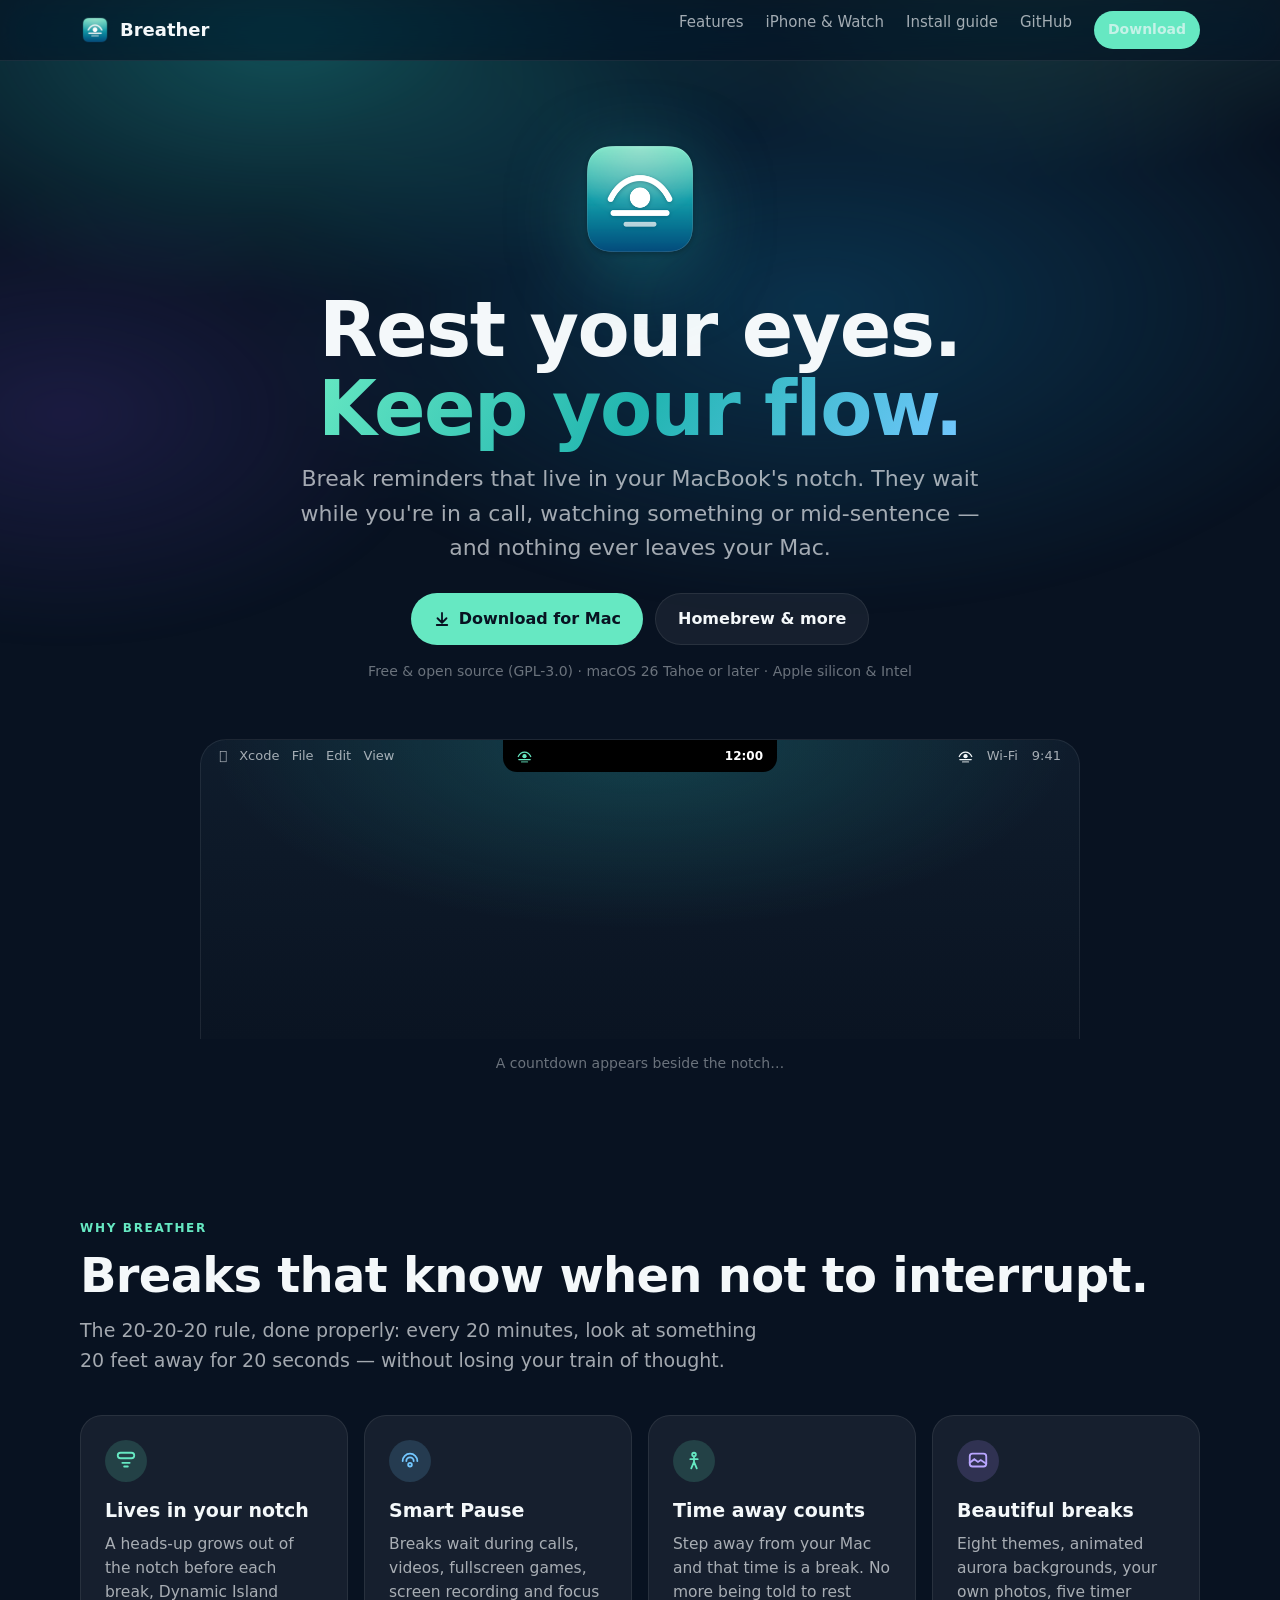
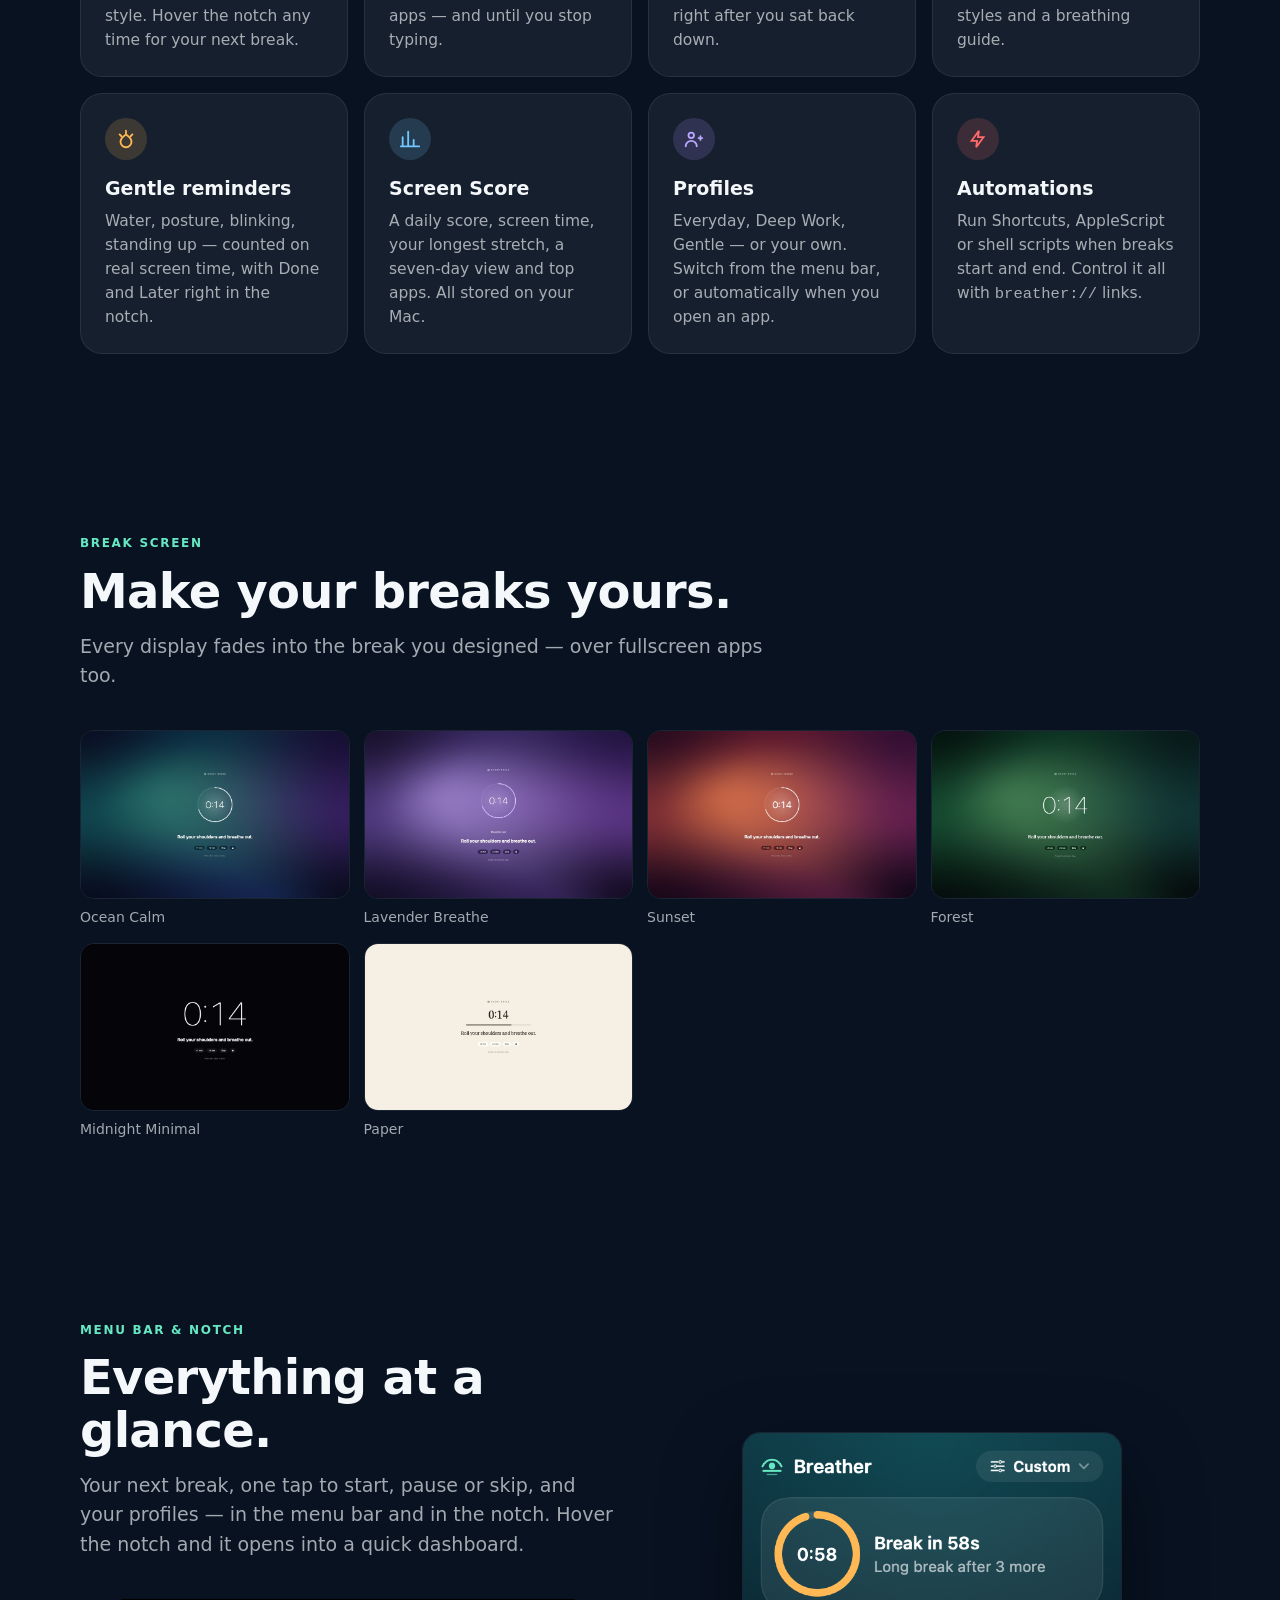
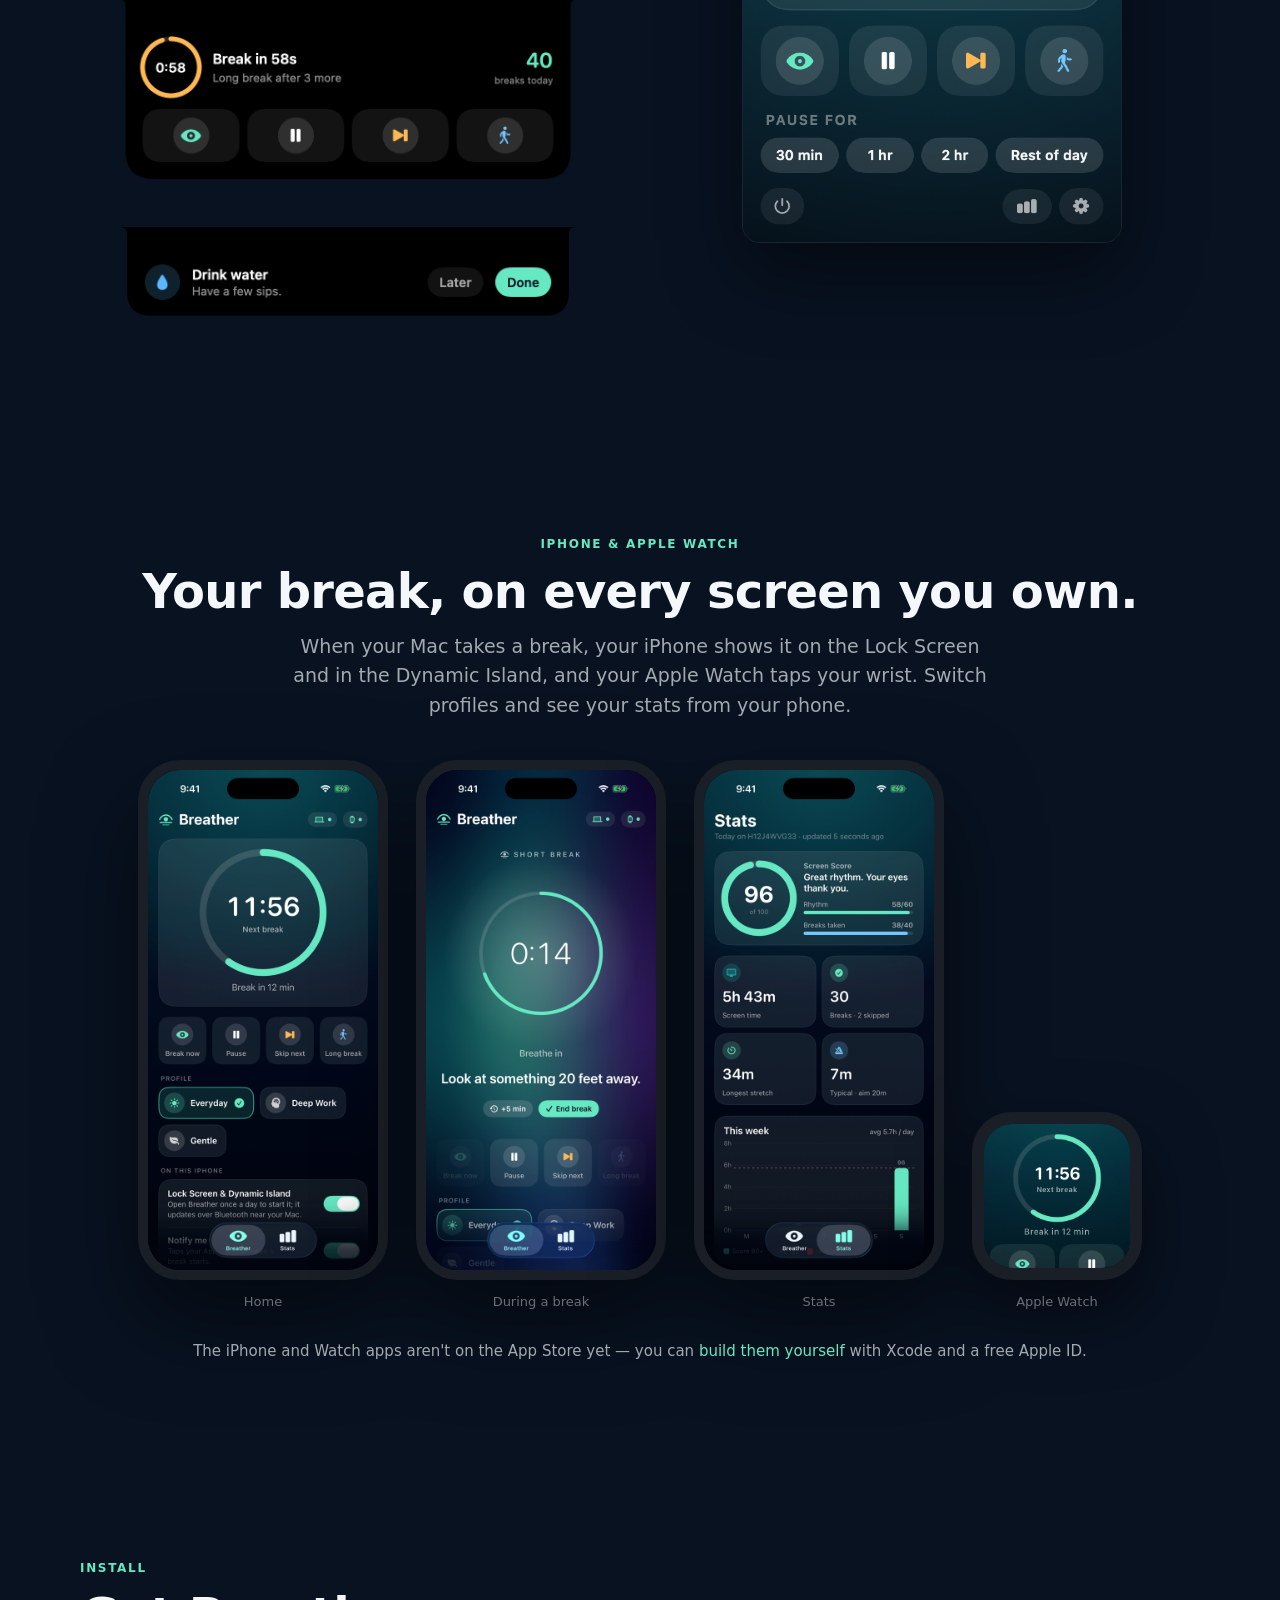
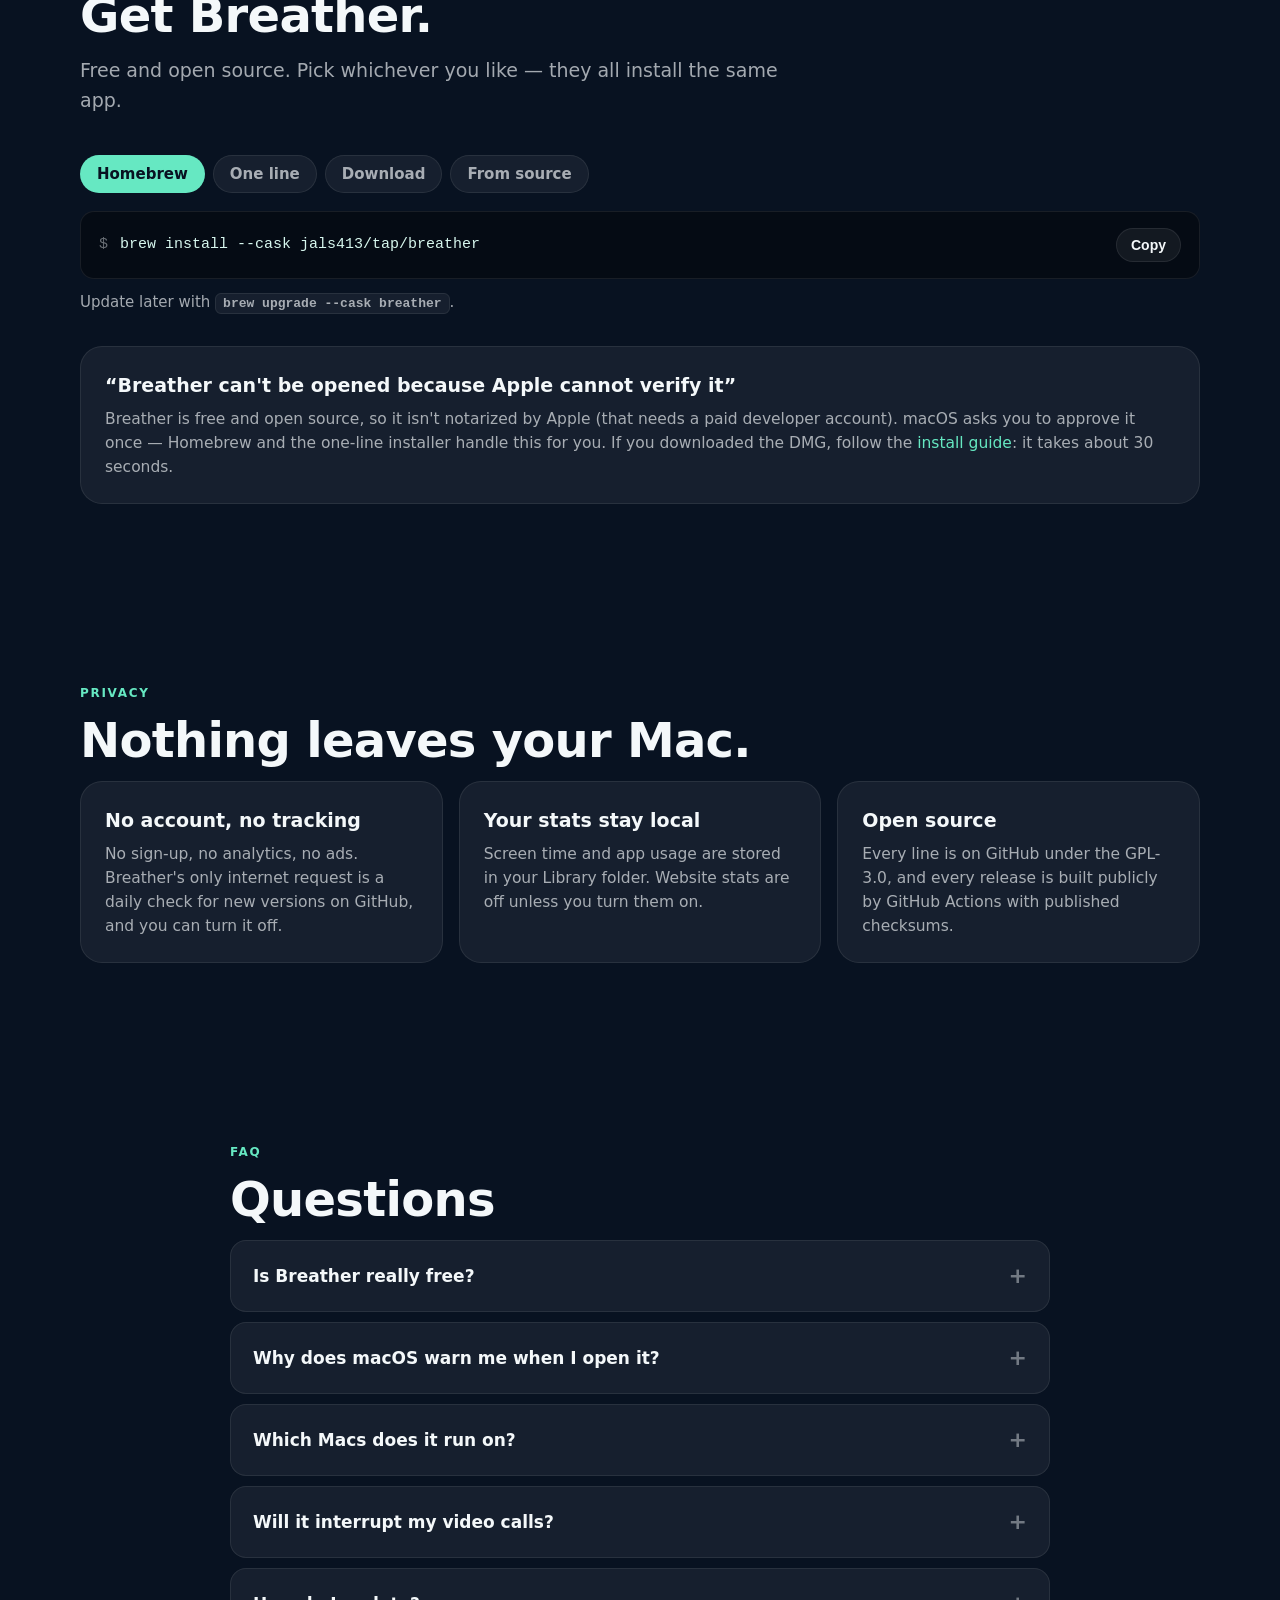
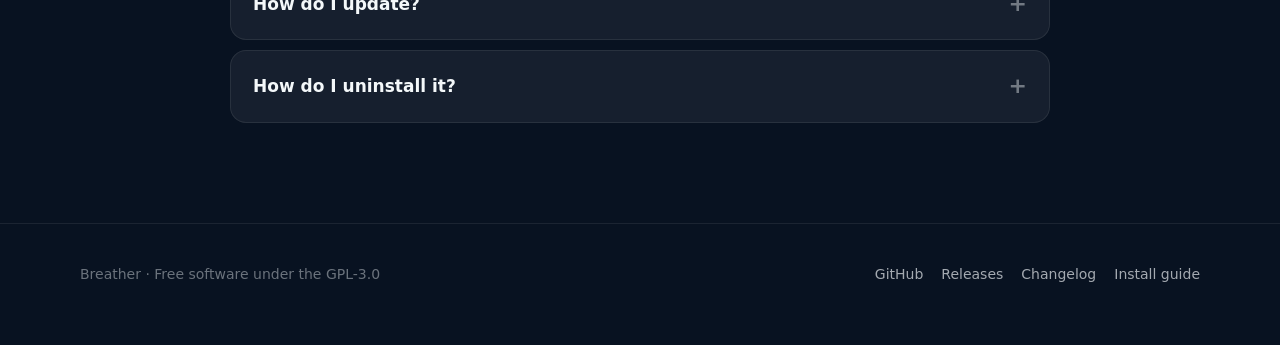
==== website/index.html @ 90437e27 "Ship: GPL-3.0, public README, release pipeline, Homebrew tap, installer, website, update check - scr" ====
<!doctype html>
<html lang="en">
<head>
  <meta charset="utf-8">
  <meta name="viewport" content="width=device-width, initial-scale=1">
  <title>Breather — Break reminders that live in your notch</title>
  <meta name="description" content="Free, open-source break reminders for macOS. A heads-up grows out of your MacBook's notch, breaks wait while you're in a call or mid-sentence, and nothing leaves your Mac.">
  <meta property="og:title" content="Breather — Rest your eyes. Keep your flow.">
  <meta property="og:description" content="Free, open-source break reminders that live in your MacBook's notch.">
  <meta property="og:image" content="https://jals413.github.io/breather/assets/img/icon-1024.png">
  <meta name="theme-color" content="#081221">
  <link rel="icon" href="assets/img/favicon.png">
  <link rel="stylesheet" href="assets/style.css">
</head>
<body>
  <div class="aurora" aria-hidden="true"></div>

  <nav class="top">
    <div class="wrap">
      <a class="brand" href="#"><img src="assets/img/icon-256.png" alt="">Breather</a>
      <div class="links">
        <a href="#features">Features</a>
        <a href="#iphone">iPhone &amp; Watch</a>
        <a href="install.html">Install guide</a>
        <a href="https://github.com/jals413/breather">GitHub</a>
        <a class="btn btn-primary btn-small cta" href="#install">Download</a>
      </div>
    </div>
  </nav>

  <header class="hero">
    <div class="wrap">
      <img class="icon" src="assets/img/icon-256.png" alt="Breather icon">
      <h1>Rest your eyes.<br><span>Keep your flow.</span></h1>
      <p class="lead">Break reminders that live in your MacBook's notch. They wait while you're in a call, watching something or mid-sentence — and nothing ever leaves your Mac.</p>
      <div class="actions">
        <a class="btn btn-primary" href="https://github.com/jals413/breather/releases/latest/download/Breather.dmg">
          <svg width="18" height="18" viewBox="0 0 24 24" fill="none" stroke="currentColor" stroke-width="2.4" stroke-linecap="round" stroke-linejoin="round"><path d="M12 4v12M6 11l6 6 6-6M5 20h14"/></svg>
          Download for Mac
        </a>
        <a class="btn btn-glass" href="#install">Homebrew &amp; more</a>
      </div>
      <p class="meta">Free &amp; open source (GPL-3.0) · macOS 26 Tahoe or later · Apple silicon &amp; Intel</p>

      <div class="stage" aria-label="Animated preview of Breather in the MacBook notch">
        <div class="screen-top">
          <div class="menubar">
            <span>&#63743;<span class="menus">&nbsp;&nbsp; Xcode&nbsp;&nbsp; File&nbsp;&nbsp; Edit&nbsp;&nbsp; View</span></span>
            <span class="right"><span class="eye" style="display:flex;align-items:center;gap:5px"><svg viewBox="0 0 24 24" width="15" height="15" fill="none" stroke="currentColor" stroke-width="2" stroke-linecap="round"><path d="M2 12C6.5 2.4 17.5 2.4 22 12"/><circle cx="12" cy="11.5" r="3.4" fill="currentColor" stroke="none"/><path d="M2.9 16.8H21.1"/><path d="M7.2 20.6H16.8" opacity=".7"/></svg></span><span>Wi‑Fi</span><span>9:41</span></span>
          </div>
          <div class="island" id="island" data-state="resting">
            <div class="ears"><span style="color:var(--mint);display:flex"><svg viewBox="0 0 24 24" width="15" height="15" fill="none" stroke="currentColor" stroke-width="2" stroke-linecap="round"><path d="M2 12C6.5 2.4 17.5 2.4 22 12"/><circle cx="12" cy="11.5" r="3.4" fill="currentColor" stroke="none"/><path d="M2.9 16.8H21.1"/><path d="M7.2 20.6H16.8" opacity=".7"/></svg></span><span id="ears-time">12:00</span></div>
            <div class="row headsup">
              <div class="badge" style="background:rgba(255,184,84,.2);color:var(--amber)"><svg viewBox="0 0 24 24" width="20" height="20" fill="none" stroke="currentColor" stroke-width="2" stroke-linecap="round"><path d="M2 12C6.5 2.4 17.5 2.4 22 12"/><circle cx="12" cy="11.5" r="3.4" fill="currentColor" stroke="none"/><path d="M2.9 16.8H21.1"/><path d="M7.2 20.6H16.8" opacity=".7"/></svg></div>
              <div><div class="title">Eye break soon</div><div class="sub">20 seconds · waits for a pause</div></div>
              <div class="time" style="color:var(--amber)" id="hu-time">0:58</div>
            </div>
            <div class="pills"><span class="pill primary">Start now</span><span class="pill">+1 min</span><span class="pill">+5 min</span><span class="pill subtle">Skip</span></div>
            <div class="row countdown">
              <div class="badge" style="background:rgba(255,184,84,.2);color:var(--amber)"><svg viewBox="0 0 24 24" width="20" height="20" fill="none" stroke="currentColor" stroke-width="2" stroke-linecap="round"><path d="M2 12C6.5 2.4 17.5 2.4 22 12"/><circle cx="12" cy="11.5" r="3.4" fill="currentColor" stroke="none"/><path d="M2.9 16.8H21.1"/><path d="M7.2 20.6H16.8" opacity=".7"/></svg></div>
              <div><div class="title">Look away</div><div class="sub">Short break</div></div>
              <div class="time" style="color:var(--amber)" id="cd-time">5</div>
            </div>
            <div class="row toast">
              <div class="badge" style="background:rgba(102,232,194,.18);color:var(--mint)"><svg viewBox="0 0 24 24" width="20" height="20" fill="none" stroke="currentColor" stroke-width="2" stroke-linecap="round" stroke-linejoin="round"><circle cx="13" cy="4" r="2"/><path d="M13 7l-2 6 3 3 1 5M11 13l-3 7M10 9l-3 3M13 8l3 3 3 1"/></svg></div>
              <div><div class="title">Welcome back</div><div class="sub">6 minutes away counted as a break</div></div>
              <span class="pill" style="margin-left:auto">Undo</span>
            </div>
          </div>
        </div>
        <p class="stage-caption" id="stage-caption">Quiet until a break is near.</p>
      </div>
    </div>
  </header>

  <section id="features">
    <div class="wrap">
      <div class="eyebrow">Why Breather</div>
      <h2>Breaks that know when not to interrupt.</h2>
      <p class="section-lead">The 20-20-20 rule, done properly: every 20 minutes, look at something 20 feet away for 20 seconds — without losing your train of thought.</p>
      <div class="grid">
        <div class="card"><div class="ico t-mint"><svg viewBox="0 0 24 24" fill="none" stroke="currentColor" stroke-width="2" stroke-linecap="round"><rect x="3" y="3" width="18" height="6" rx="3"/><path d="M8 14h8M10 18h4"/></svg></div><h3>Lives in your notch</h3><p>A heads-up grows out of the notch before each break, Dynamic Island style. Hover the notch any time for your next break.</p></div>
        <div class="card"><div class="ico t-sky"><svg viewBox="0 0 24 24" fill="none" stroke="currentColor" stroke-width="2" stroke-linecap="round"><path d="M4 12a8 8 0 0 1 16 0"/><path d="M8 12a4 4 0 0 1 8 0"/><circle cx="12" cy="16" r="2"/></svg></div><h3>Smart Pause</h3><p>Breaks wait during calls, videos, fullscreen games, screen recording and focus apps — and until you stop typing.</p></div>
        <div class="card"><div class="ico t-mint"><svg viewBox="0 0 24 24" fill="none" stroke="currentColor" stroke-width="2" stroke-linecap="round"><circle cx="12" cy="5" r="2"/><path d="M12 7v6l-3 7M12 13l3 7M8 10h8"/></svg></div><h3>Time away counts</h3><p>Step away from your Mac and that time is a break. No more being told to rest right after you sat back down.</p></div>
        <div class="card"><div class="ico t-violet"><svg viewBox="0 0 24 24" fill="none" stroke="currentColor" stroke-width="2" stroke-linecap="round"><rect x="3" y="4" width="18" height="14" rx="3"/><path d="M3 14l5-4 4 3 3-2 6 4"/></svg></div><h3>Beautiful breaks</h3><p>Eight themes, animated aurora backgrounds, your own photos, five timer styles and a breathing guide.</p></div>
        <div class="card"><div class="ico t-amber"><svg viewBox="0 0 24 24" fill="none" stroke="currentColor" stroke-width="2" stroke-linecap="round"><path d="M12 3v3M5 7l2 2M19 7l-2 2"/><path d="M12 21a6 6 0 0 0 6-6c0-4-6-8-6-8s-6 4-6 8a6 6 0 0 0 6 6z"/></svg></div><h3>Gentle reminders</h3><p>Water, posture, blinking, standing up — counted on real screen time, with Done and Later right in the notch.</p></div>
        <div class="card"><div class="ico t-sky"><svg viewBox="0 0 24 24" fill="none" stroke="currentColor" stroke-width="2" stroke-linecap="round"><path d="M4 20V10M10 20V4M16 20v-7M22 20H2"/></svg></div><h3>Screen Score</h3><p>A daily score, screen time, your longest stretch, a seven-day view and top apps. All stored on your Mac.</p></div>
        <div class="card"><div class="ico t-violet"><svg viewBox="0 0 24 24" fill="none" stroke="currentColor" stroke-width="2" stroke-linecap="round"><circle cx="9" cy="8" r="3"/><path d="M3 20a6 6 0 0 1 12 0M17 11h4M19 9v4"/></svg></div><h3>Profiles</h3><p>Everyday, Deep Work, Gentle — or your own. Switch from the menu bar, or automatically when you open an app.</p></div>
        <div class="card"><div class="ico t-coral"><svg viewBox="0 0 24 24" fill="none" stroke="currentColor" stroke-width="2" stroke-linecap="round"><path d="M13 3L5 14h6l-1 7 8-11h-6z"/></svg></div><h3>Automations</h3><p>Run Shortcuts, AppleScript or shell scripts when breaks start and end. Control it all with <code>breather://</code> links.</p></div>
      </div>
    </div>
  </section>

  <section>
    <div class="wrap">
      <div class="eyebrow">Break screen</div>
      <h2>Make your breaks yours.</h2>
      <p class="section-lead">Every display fades into the break you designed — over fullscreen apps too.</p>
      <div class="themes">
        <figure><img src="assets/img/theme-ocean-calm.jpg" alt="Ocean Calm theme" loading="lazy"><figcaption>Ocean Calm</figcaption></figure>
        <figure><img src="assets/img/theme-lavender-breathe.jpg" alt="Lavender Breathe theme" loading="lazy"><figcaption>Lavender Breathe</figcaption></figure>
        <figure><img src="assets/img/theme-sunset.jpg" alt="Sunset theme" loading="lazy"><figcaption>Sunset</figcaption></figure>
        <figure><img src="assets/img/theme-forest.jpg" alt="Forest theme" loading="lazy"><figcaption>Forest</figcaption></figure>
        <figure><img src="assets/img/theme-midnight-minimal.jpg" alt="Midnight Minimal theme" loading="lazy"><figcaption>Midnight Minimal</figcaption></figure>
        <figure><img src="assets/img/theme-paper.jpg" alt="Paper theme" loading="lazy"><figcaption>Paper</figcaption></figure>
      </div>
    </div>
  </section>

  <section>
    <div class="wrap split">
      <div>
        <div class="eyebrow">Menu bar &amp; notch</div>
        <h2>Everything at a glance.</h2>
        <p class="section-lead">Your next break, one tap to start, pause or skip, and your profiles — in the menu bar and in the notch. Hover the notch and it opens into a quick dashboard.</p>
        <div class="island-shots">
          <img src="assets/img/island-expanded.png" alt="Notch dashboard" loading="lazy">
          <img src="assets/img/island-reminder.png" alt="Drink water reminder in the notch" loading="lazy">
        </div>
      </div>
      <div class="center"><img class="shot" src="assets/img/popover.png" alt="Breather menu bar popover" style="max-width:380px;margin:0 auto" loading="lazy"></div>
    </div>
  </section>

  <section id="iphone">
    <div class="wrap center">
      <div class="eyebrow">iPhone &amp; Apple Watch</div>
      <h2>Your break, on every screen you own.</h2>
      <p class="section-lead">When your Mac takes a break, your iPhone shows it on the Lock Screen and in the Dynamic Island, and your Apple Watch taps your wrist. Switch profiles and see your stats from your phone.</p>
      <div class="devices">
        <div><img class="phone" src="assets/img/phone-home.png" alt="Breather on iPhone" loading="lazy"><div class="device-label">Home</div></div>
        <div><img class="phone" src="assets/img/phone-break.png" alt="A break on iPhone" loading="lazy"><div class="device-label">During a break</div></div>
        <div><img class="phone" src="assets/img/phone-stats.png" alt="Stats on iPhone" loading="lazy"><div class="device-label">Stats</div></div>
        <div><img class="watch" src="assets/img/watch-home.png" alt="Breather on Apple Watch" loading="lazy"><div class="device-label">Apple Watch</div></div>
      </div>
      <p class="note" style="margin-top:28px">The iPhone and Watch apps aren't on the App Store yet — you can <a href="https://github.com/jals413/breather#iphone--apple-watch">build them yourself</a> with Xcode and a free Apple ID.</p>
    </div>
  </section>

  <section id="install">
    <div class="wrap">
      <div class="eyebrow">Install</div>
      <h2>Get Breather.</h2>
      <p class="section-lead">Free and open source. Pick whichever you like — they all install the same app.</p>

      <div class="install-tabs" role="tablist">
        <button class="tab" role="tab" aria-selected="true" data-panel="brew">Homebrew</button>
        <button class="tab" role="tab" aria-selected="false" data-panel="curl">One line</button>
        <button class="tab" role="tab" aria-selected="false" data-panel="dmg">Download</button>
        <button class="tab" role="tab" aria-selected="false" data-panel="source">From source</button>
      </div>

      <div class="panel active" id="brew">
        <div class="code"><span class="prompt">$</span><code>brew install --cask jals413/tap/breather</code><button class="btn btn-glass btn-small copy">Copy</button></div>
        <p class="note">Update later with <kbd>brew upgrade --cask breather</kbd>.</p>
      </div>
      <div class="panel" id="curl">
        <div class="code"><span class="prompt">$</span><code>curl -fsSL https://jals413.github.io/breather/install.sh | bash</code><button class="btn btn-glass btn-small copy">Copy</button></div>
        <p class="note">Downloads the latest release from GitHub, checks its SHA-256, installs it to Applications and opens it. <a href="install.sh">Read the script</a> first if you like.</p>
      </div>
      <div class="panel" id="dmg">
        <a class="btn btn-primary" href="https://github.com/jals413/breather/releases/latest/download/Breather.dmg">Download Breather.dmg</a>
        <p class="note">Open it and drag Breather to Applications. The first time you open it, macOS asks you to approve it — <a href="install.html">here's how (30 seconds)</a>.</p>
      </div>
      <div class="panel" id="source">
        <div class="code"><span class="prompt">$</span><code>git clone https://github.com/jals413/breather.git &amp;&amp; cd breather &amp;&amp; scripts/build.sh --install --run</code><button class="btn btn-glass btn-small copy">Copy</button></div>
        <p class="note">Needs Xcode 26 or later. See the <a href="https://github.com/jals413/breather#build-from-source">README</a> for the iPhone and Watch apps.</p>
      </div>

      <div class="card" style="margin-top:32px">
        <h3 style="margin-top:0">“Breather can't be opened because Apple cannot verify it”</h3>
        <p>Breather is free and open source, so it isn't notarized by Apple (that needs a paid developer account). macOS asks you to approve it once — Homebrew and the one-line installer handle this for you. If you downloaded the DMG, follow the <a href="install.html">install guide</a>: it takes about 30 seconds.</p>
      </div>
    </div>
  </section>

  <section>
    <div class="wrap">
      <div class="eyebrow">Privacy</div>
      <h2>Nothing leaves your Mac.</h2>
      <div class="grid">
        <div class="card"><h3 style="margin-top:0">No account, no tracking</h3><p>No sign-up, no analytics, no ads. Breather's only internet request is a daily check for new versions on GitHub, and you can turn it off.</p></div>
        <div class="card"><h3 style="margin-top:0">Your stats stay local</h3><p>Screen time and app usage are stored in your Library folder. Website stats are off unless you turn them on.</p></div>
        <div class="card"><h3 style="margin-top:0">Open source</h3><p>Every line is on GitHub under the GPL-3.0, and every release is built publicly by GitHub Actions with published checksums.</p></div>
      </div>
    </div>
  </section>

  <section>
    <div class="wrap" style="max-width:820px">
      <div class="eyebrow">FAQ</div>
      <h2>Questions</h2>
      <details><summary>Is Breather really free?</summary><p>Yes — free and open source under the GNU GPL v3.0. No trials, no subscriptions.</p></details>
      <details><summary>Why does macOS warn me when I open it?</summary><p>Apple only “notarizes” apps from developers with a paid membership. Breather isn't notarized yet, so macOS asks you to confirm once. The <a href="install.html">install guide</a> shows exactly where to click; Homebrew and the one-line installer do it for you.</p></details>
      <details><summary>Which Macs does it run on?</summary><p>Any Mac running macOS 26 Tahoe or later, including macOS 27 — Apple silicon and Intel. The notch features show as a floating pill on Macs and displays without a notch.</p></details>
      <details><summary>Will it interrupt my video calls?</summary><p>No. Breather waits while any app is using your microphone or camera, while video is playing, while you're screen-recording, and until you pause typing.</p></details>
      <details><summary>How do I update?</summary><p>Breather tells you in the notch when a new version is out. With Homebrew: <kbd>brew upgrade --cask breather</kbd>. Otherwise download the new DMG or run the one-line installer again.</p></details>
      <details><summary>How do I uninstall it?</summary><p>Quit Breather from the menu bar and move it to the Bin. To remove its data too, delete <kbd>~/Library/Application Support/Breather</kbd>. With Homebrew: <kbd>brew uninstall --zap --cask breather</kbd>.</p></details>
    </div>
  </section>

  <footer>
    <div class="wrap">
      <span>Breather · Free software under the GPL-3.0</span>
      <div class="links">
        <a href="https://github.com/jals413/breather">GitHub</a>
        <a href="https://github.com/jals413/breather/releases">Releases</a>
        <a href="https://github.com/jals413/breather/blob/main/CHANGELOG.md">Changelog</a>
        <a href="install.html">Install guide</a>
      </div>
    </div>
  </footer>

  <script src="assets/site.js"></script>
</body>
</html>
---- website/assets/style.css ----
/* Breather — website styles. Same palette and shapes as the apps. */
:root {
  --mint: #66e8c2;
  --teal: #21b5b0;
  --ocean: #0d618c;
  --night: #081221;
  --amber: #ffb854;
  --sky: #73c7ff;
  --alert: #ff6b6b;
  --text: #f4f8fa;
  --text-2: rgba(244, 248, 250, 0.66);
  --text-3: rgba(244, 248, 250, 0.42);
  --card: rgba(255, 255, 255, 0.06);
  --card-hover: rgba(255, 255, 255, 0.1);
  --stroke: rgba(255, 255, 255, 0.08);
  --radius: 22px;
  --font: -apple-system, BlinkMacSystemFont, "SF Pro Text", "Inter", system-ui, sans-serif;
  --font-round: ui-rounded, "SF Pro Rounded", -apple-system, system-ui, sans-serif;
  --font-mono: ui-monospace, "SF Mono", Menlo, monospace;
  color-scheme: dark;
}

* { box-sizing: border-box; }
html { scroll-behavior: smooth; }
@media (prefers-reduced-motion: reduce) { html { scroll-behavior: auto; } }

body {
  margin: 0;
  font: 17px/1.55 var(--font);
  color: var(--text);
  background: var(--night);
  -webkit-font-smoothing: antialiased;
  overflow-x: hidden;
}

/* The aurora glow behind the page, drawn with layered radial gradients. */
.aurora {
  position: fixed;
  inset: -20vh -20vw auto;
  height: 120vh;
  z-index: -1;
  background:
    radial-gradient(40% 35% at 30% 20%, rgba(33, 181, 176, 0.38), transparent 70%),
    radial-gradient(35% 30% at 72% 12%, rgba(102, 232, 194, 0.22), transparent 70%),
    radial-gradient(45% 40% at 60% 45%, rgba(13, 97, 140, 0.4), transparent 70%),
    radial-gradient(30% 30% at 18% 55%, rgba(82, 56, 160, 0.25), transparent 70%);
  filter: blur(10px);
  animation: drift 26s ease-in-out infinite alternate;
}
@keyframes drift {
  to { transform: translate3d(3vw, 2vh, 0) scale(1.06); }
}
@media (prefers-reduced-motion: reduce) { .aurora { animation: none; } }

a { color: var(--mint); text-decoration: none; }
a:hover { text-decoration: underline; }

.wrap { width: min(1120px, 100% - 40px); margin: 0 auto; }

/* Navigation */
nav.top {
  position: sticky;
  top: 0;
  z-index: 10;
  backdrop-filter: saturate(160%) blur(18px);
  -webkit-backdrop-filter: saturate(160%) blur(18px);
  background: rgba(8, 18, 33, 0.6);
  border-bottom: 1px solid var(--stroke);
}
nav.top .wrap { display: flex; align-items: center; gap: 24px; height: 60px; }
nav.top .brand { display: flex; align-items: center; gap: 10px; color: var(--text); font-weight: 650; font-size: 18px; }
nav.top .brand img { width: 30px; height: 30px; border-radius: 7px; }
nav.top .links { margin-left: auto; display: flex; gap: 22px; font-size: 15px; }
nav.top .links a { color: var(--text-2); }
nav.top .links a:hover { color: var(--text); text-decoration: none; }
@media (max-width: 640px) { nav.top .links a:not(.cta) { display: none; } }

/* Buttons */
.btn {
  display: inline-flex; align-items: center; justify-content: center; gap: 8px;
  padding: 13px 22px; border-radius: 999px; font-weight: 600; font-size: 16px;
  border: 0; cursor: pointer; transition: transform .15s ease, background .15s ease;
}
.btn:hover { text-decoration: none; transform: translateY(-1px) scale(1.02); }
.btn-primary { background: var(--mint); color: var(--night); }
.btn-primary:hover { background: #7ff0cf; }
.btn-glass { background: var(--card); color: var(--text); border: 1px solid var(--stroke); }
.btn-glass:hover { background: var(--card-hover); }
.btn-small { padding: 8px 14px; font-size: 14px; }

/* Hero */
.hero { padding: 72px 0 40px; text-align: center; }
.hero .icon { width: 132px; height: 132px; filter: drop-shadow(0 18px 40px rgba(33, 181, 176, 0.35)); }
.hero h1 { font-size: clamp(44px, 7vw, 76px); line-height: 1.04; letter-spacing: -0.02em; margin: 18px 0 14px; font-weight: 750; }
.hero h1 span { background: linear-gradient(120deg, var(--mint), var(--teal) 50%, var(--sky)); -webkit-background-clip: text; background-clip: text; color: transparent; }
.hero p.lead { font-size: clamp(18px, 2.2vw, 22px); color: var(--text-2); max-width: 680px; margin: 0 auto 28px; }
.hero .actions { display: flex; gap: 12px; justify-content: center; flex-wrap: wrap; }
.hero .meta { margin-top: 16px; color: var(--text-3); font-size: 14px; }

/* The MacBook-top mock with the live notch island */
.stage { margin: 56px auto 0; width: min(880px, 100%); }
.screen-top {
  position: relative;
  height: 300px;
  border-radius: 26px 26px 0 0;
  background:
    radial-gradient(70% 90% at 50% 0%, rgba(33, 181, 176, 0.25), transparent 70%),
    linear-gradient(#0f1c2c, #0a1422);
  border: 1px solid var(--stroke);
  border-bottom: 0;
  overflow: hidden;
}
.menubar {
  height: 32px; display: flex; align-items: center; justify-content: space-between;
  padding: 0 18px; font-size: 13px; color: var(--text-2);
}
.menubar .right { display: flex; gap: 14px; align-items: center; }
.menubar .eye { color: var(--text); font-weight: 600; }
.island {
  position: absolute; top: 0; left: 50%; transform: translateX(-50%);
  width: 186px; height: 32px; background: #000;
  border-radius: 0 0 14px 14px;
  transition: width .5s cubic-bezier(.3, 1.3, .5, 1), height .5s cubic-bezier(.3, 1.3, .5, 1), border-radius .5s ease;
  overflow: hidden; color: #fff;
}
.island .row { position: absolute; left: 0; right: 0; top: 32px; padding: 8px 20px; opacity: 0; transition: opacity .25s ease; display: flex; align-items: center; gap: 12px; }
.island .badge { width: 34px; height: 34px; border-radius: 50%; display: grid; place-items: center; flex: none; }
.island .title { font-weight: 650; font-size: 15px; }
.island .sub { font-size: 12px; color: rgba(255, 255, 255, 0.55); }
.island .time { margin-left: auto; font: 650 24px/1 var(--font-round); font-variant-numeric: tabular-nums; }
.island .pills { position: absolute; left: 20px; right: 20px; top: 92px; display: flex; gap: 8px; opacity: 0; transition: opacity .25s ease; }
.island .pill { font-size: 12px; font-weight: 650; padding: 6px 12px; border-radius: 999px; background: rgba(255, 255, 255, 0.14); }
.island .pill.primary { background: var(--mint); color: var(--night); }
.island .pill.subtle { margin-left: auto; background: rgba(255, 255, 255, 0.07); color: rgba(255, 255, 255, 0.6); }
.island .ears { position: absolute; inset: 0 0 auto; height: 32px; display: flex; justify-content: space-between; align-items: center; padding: 0 14px; opacity: 0; transition: opacity .25s ease; font: 650 12px var(--font-round); }
.island[data-state="peek"] { width: 274px; }
.island[data-state="peek"] .ears { opacity: 1; transition-delay: .15s; }
.island[data-state="headsup"] { width: 420px; height: 136px; border-radius: 0 0 30px 30px; }
.island[data-state="headsup"] .row.headsup, .island[data-state="headsup"] .pills { opacity: 1; transition-delay: .18s; }
.island[data-state="toast"] { width: 410px; height: 90px; border-radius: 0 0 24px 24px; }
.island[data-state="toast"] .row.toast { opacity: 1; transition-delay: .18s; }
.island[data-state="countdown"] { width: 340px; height: 94px; border-radius: 0 0 24px 24px; }
.island[data-state="countdown"] .row.countdown { opacity: 1; transition-delay: .18s; }
@media (max-width: 720px) {
  .menubar .menus, .menubar .right span:not(:last-child):not(.eye) { display: none; }
  .island { max-width: calc(100% - 24px); }
  .island .pill.subtle { display: none; }
}
.stage-caption { text-align: center; color: var(--text-3); font-size: 14px; margin-top: 14px; min-height: 1.5em; }

/* Sections */
section { padding: 90px 0; }
section h2 { font-size: clamp(32px, 4.5vw, 48px); letter-spacing: -0.015em; line-height: 1.1; margin: 0 0 14px; font-weight: 720; }
section p.section-lead { color: var(--text-2); font-size: 19px; max-width: 700px; margin: 0 0 40px; }
.eyebrow { text-transform: uppercase; letter-spacing: .14em; font-size: 12px; font-weight: 700; color: var(--mint); margin-bottom: 12px; }

.grid { display: grid; gap: 16px; grid-template-columns: repeat(auto-fit, minmax(250px, 1fr)); }
.card {
  background: var(--card); border: 1px solid var(--stroke); border-radius: var(--radius);
  padding: 24px; transition: background .2s ease, transform .2s ease;
}
.card:hover { background: var(--card-hover); }
.card h3 { margin: 14px 0 6px; font-size: 19px; font-weight: 650; }
.card p { margin: 0; color: var(--text-2); font-size: 15.5px; }
.ico { width: 42px; height: 42px; border-radius: 50%; display: grid; place-items: center; }
.ico svg { width: 22px; height: 22px; }
.t-mint { background: rgba(102, 232, 194, 0.16); color: var(--mint); }
.t-amber { background: rgba(255, 184, 84, 0.16); color: var(--amber); }
.t-sky { background: rgba(115, 199, 255, 0.16); color: var(--sky); }
.t-violet { background: rgba(167, 139, 250, 0.18); color: #b9a6ff; }
.t-coral { background: rgba(255, 107, 107, 0.16); color: var(--alert); }

/* Showcase strips */
.split { display: grid; gap: 48px; grid-template-columns: 1fr 1fr; align-items: center; }
@media (max-width: 860px) { .split { grid-template-columns: 1fr; } }
.shot { width: 100%; border-radius: 18px; border: 1px solid var(--stroke); display: block; box-shadow: 0 30px 80px rgba(0, 0, 0, 0.45); }
.themes { display: grid; gap: 14px; grid-template-columns: repeat(auto-fill, minmax(240px, 1fr)); }
.themes figure { margin: 0; }
.themes img { width: 100%; aspect-ratio: 16 / 10; object-fit: cover; border-radius: 14px; border: 1px solid var(--stroke); display: block; }
.themes figcaption { color: var(--text-2); font-size: 14px; margin-top: 8px; }
.island-shots { display: grid; gap: 10px; }
.island-shots img { width: 100%; display: block; }

.devices { display: flex; gap: 28px; justify-content: center; align-items: flex-end; flex-wrap: wrap; }
.phone { width: 250px; border-radius: 42px; border: 10px solid #1a1f27; box-shadow: 0 40px 90px rgba(0, 0, 0, 0.5); display: block; background: #000; }
.watch { width: 170px; border-radius: 40px; border: 12px solid #1a1f27; box-shadow: 0 30px 70px rgba(0, 0, 0, 0.5); display: block; }
.device-label { text-align: center; color: var(--text-3); font-size: 13px; margin-top: 12px; }

/* Install */
.install-tabs { display: flex; gap: 8px; margin-bottom: 18px; flex-wrap: wrap; }
.tab { padding: 9px 16px; border-radius: 999px; background: var(--card); border: 1px solid var(--stroke); color: var(--text-2); font: 600 15px var(--font); cursor: pointer; }
.tab[aria-selected="true"] { background: var(--mint); color: var(--night); border-color: transparent; }
.panel { display: none; }
.panel.active { display: block; }
.code {
  position: relative; display: flex; align-items: center; gap: 12px;
  background: #050b14; border: 1px solid var(--stroke); border-radius: 14px; padding: 16px 18px;
  font: 15px/1.5 var(--font-mono); color: #d7f7ee; overflow-x: auto;
}
.code .prompt { color: var(--text-3); user-select: none; }
.code code { white-space: nowrap; }
.code .copy { margin-left: auto; flex: none; }
.note { color: var(--text-2); font-size: 15px; margin-top: 12px; }

/* Steps (install guide) */
.steps { counter-reset: step; display: grid; gap: 18px; }
.step { display: grid; grid-template-columns: 44px 1fr; gap: 16px; align-items: start; }
.step::before {
  counter-increment: step; content: counter(step);
  width: 36px; height: 36px; border-radius: 50%; display: grid; place-items: center;
  background: var(--mint); color: var(--night); font-weight: 750;
}
.step h3 { margin: 4px 0 6px; font-size: 19px; }
.step p { margin: 0 0 10px; color: var(--text-2); }

/* A drawn macOS settings snippet for the guide */
.mac-window {
  background: #1e1f22; border-radius: 14px; border: 1px solid rgba(255, 255, 255, 0.1);
  box-shadow: 0 20px 50px rgba(0, 0, 0, 0.45); overflow: hidden; max-width: 560px; font-size: 14px;
}
.mac-window .bar { height: 30px; display: flex; gap: 7px; align-items: center; padding: 0 12px; background: #2a2b2f; }
.mac-window .bar i { width: 11px; height: 11px; border-radius: 50%; background: #ff5f57; display: block; }
.mac-window .bar i:nth-child(2) { background: #febc2e; }
.mac-window .bar i:nth-child(3) { background: #28c840; }
.mac-window .bar span { margin-left: 10px; color: rgba(255, 255, 255, 0.55); font-size: 12px; }
.mac-window .body { padding: 16px 18px; }
.mac-window .group { background: #2a2b2f; border-radius: 10px; padding: 12px 14px; }
.mac-window .group .row { display: flex; align-items: center; gap: 12px; }
.mac-window .muted { color: rgba(255, 255, 255, 0.55); }
.mac-window .mac-btn { margin-left: auto; padding: 5px 12px; border-radius: 7px; background: #3b3c40; font-weight: 600; white-space: nowrap; }
.mac-window .mac-btn.hl { outline: 2px solid var(--mint); outline-offset: 2px; }
.dialog { text-align: center; }
.dialog img { width: 56px; height: 56px; }
.dialog h4 { margin: 10px 0 6px; font-size: 14px; }
.dialog p { margin: 0 0 12px; color: rgba(255, 255, 255, 0.6); font-size: 12.5px; }
.dialog .btns { display: flex; gap: 8px; justify-content: center; }
.dialog .btns span { padding: 5px 16px; border-radius: 7px; background: #3b3c40; font-weight: 600; }
.dialog .btns span.def { background: #2f7cf6; }

/* FAQ */
details { background: var(--card); border: 1px solid var(--stroke); border-radius: 16px; padding: 18px 22px; margin-bottom: 10px; }
details summary { cursor: pointer; font-weight: 600; font-size: 17px; list-style: none; display: flex; justify-content: space-between; align-items: center; }
details summary::-webkit-details-marker { display: none; }
details summary::after { content: "+"; color: var(--text-3); font-size: 22px; transition: transform .2s ease; }
details[open] summary::after { transform: rotate(45deg); }
details p { color: var(--text-2); margin: 12px 0 0; }

footer { border-top: 1px solid var(--stroke); padding: 40px 0 60px; color: var(--text-3); font-size: 14px; }
footer .wrap { display: flex; gap: 20px; flex-wrap: wrap; align-items: center; }
footer .links { margin-left: auto; display: flex; gap: 18px; }
footer a { color: var(--text-2); }

.center { text-align: center; }
.center p.section-lead { margin-left: auto; margin-right: auto; }
.mint { color: var(--mint); }
kbd { font: 600 13px var(--font-mono); background: var(--card); border: 1px solid var(--stroke); padding: 2px 7px; border-radius: 6px; }
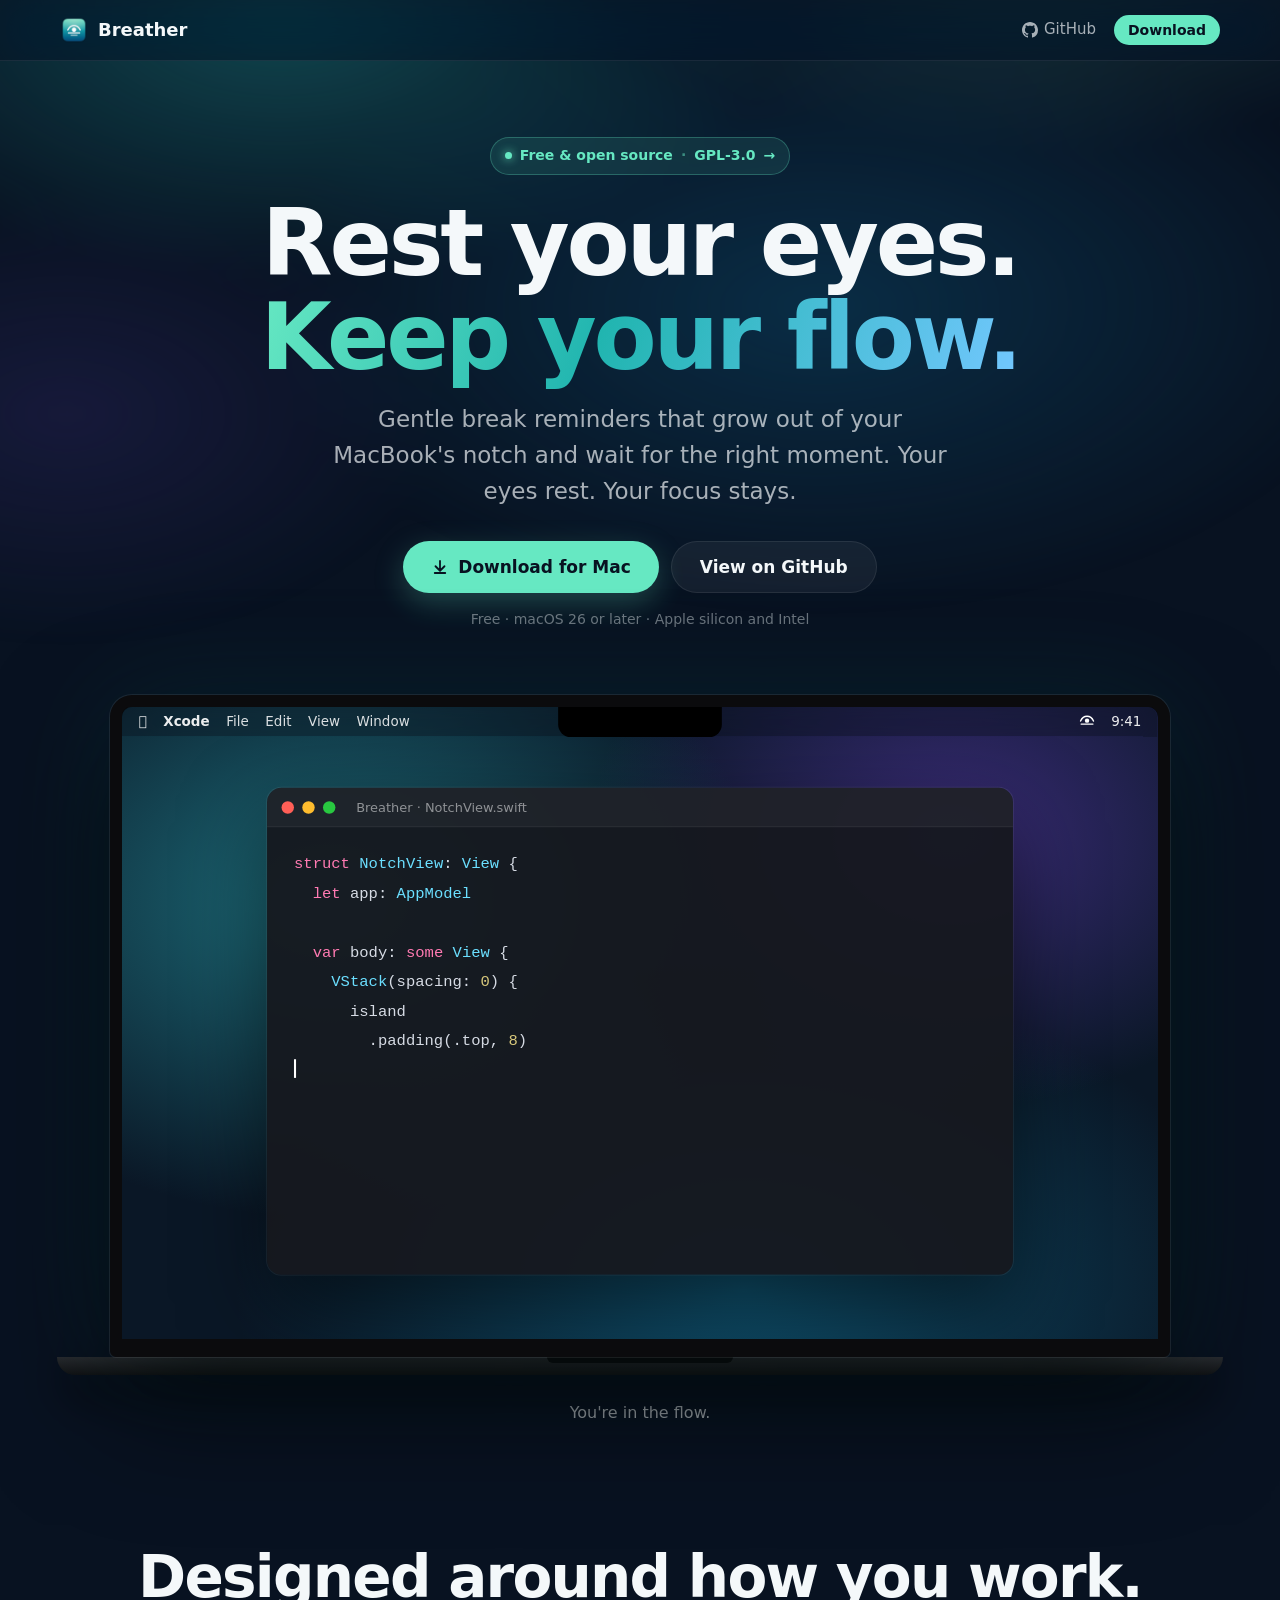
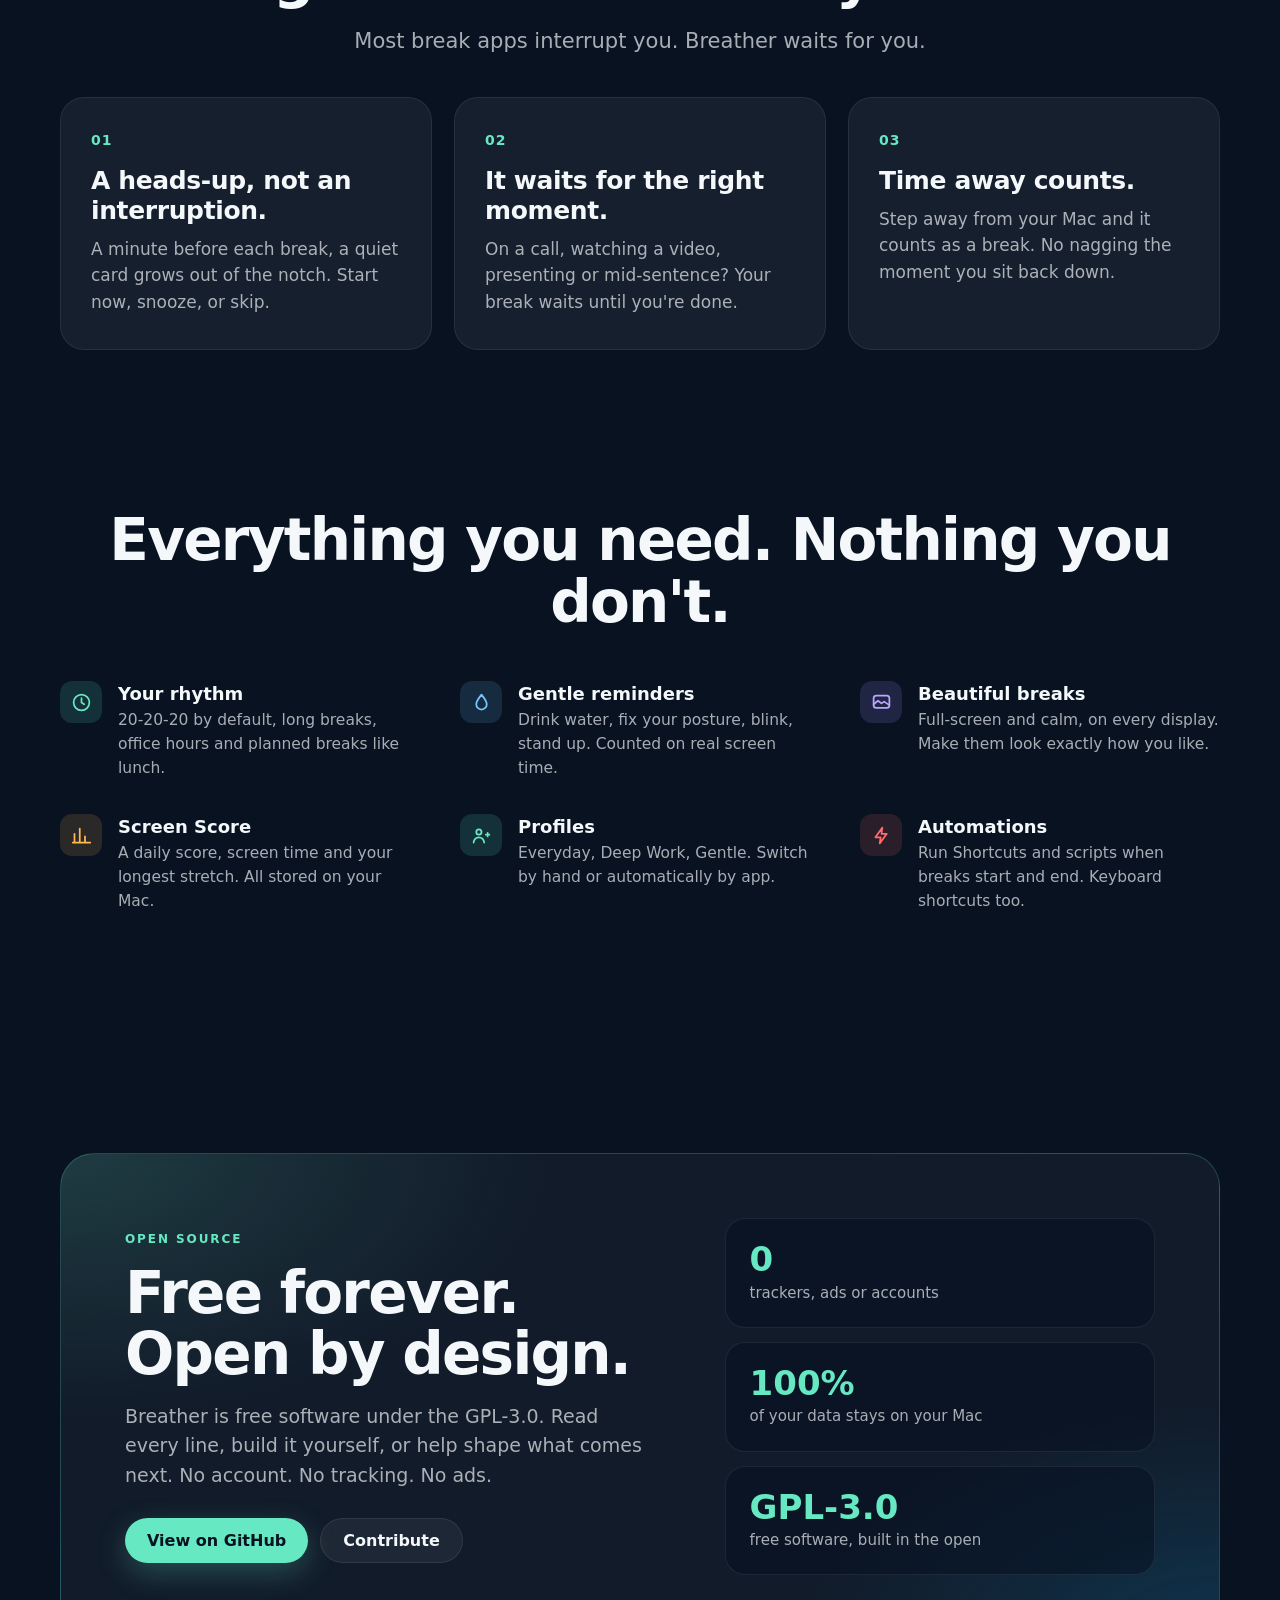
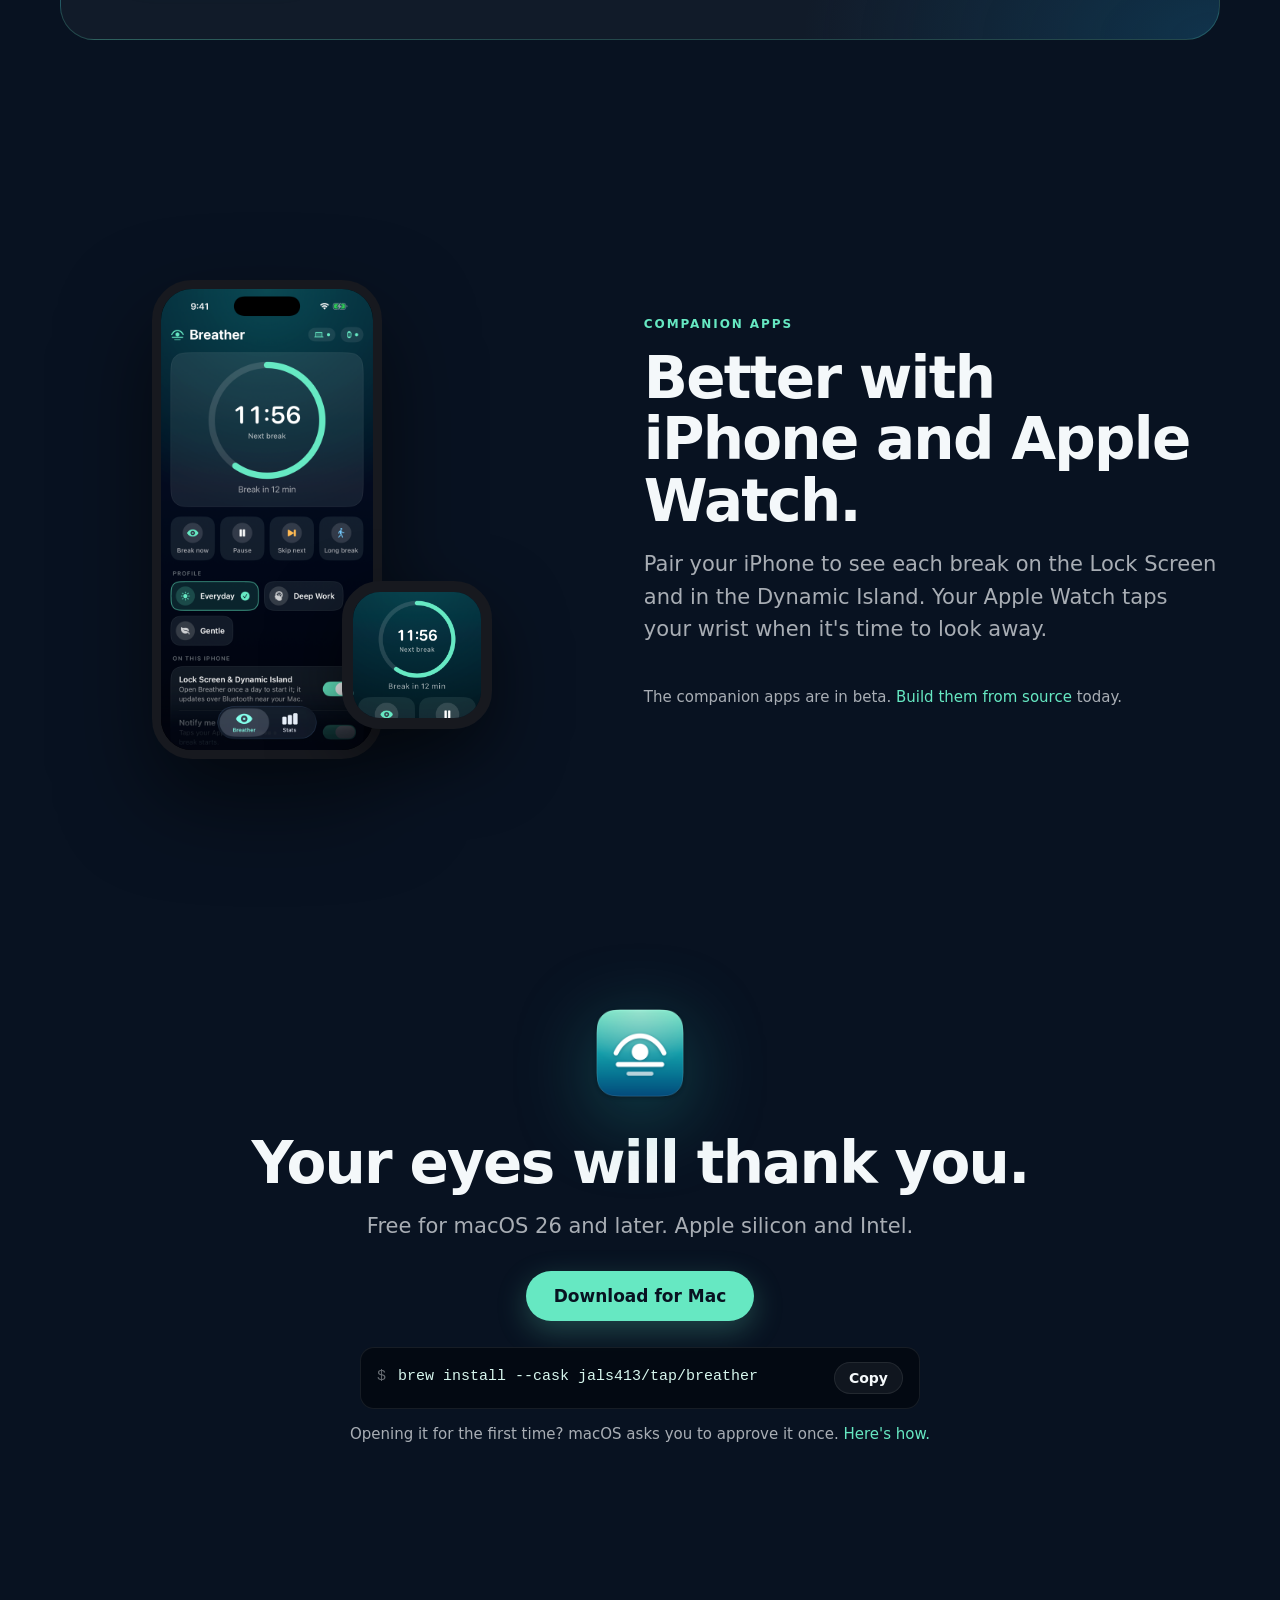
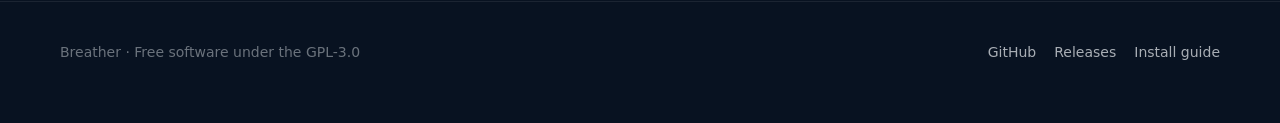
==== commit e4a831e3: "Website redesign: Mac-first desktop demo, open source up front, short feature list; SEO and share pr" ====
--- a/website/index.html
+++ b/website/index.html
@@ -3,199 +3,251 @@
 <head>
   <meta charset="utf-8">
   <meta name="viewport" content="width=device-width, initial-scale=1">
-  <title>Breather — Break reminders that live in your notch</title>
-  <meta name="description" content="Free, open-source break reminders for macOS. A heads-up grows out of your MacBook's notch, breaks wait while you're in a call or mid-sentence, and nothing leaves your Mac.">
-  <meta property="og:title" content="Breather — Rest your eyes. Keep your flow.">
-  <meta property="og:description" content="Free, open-source break reminders that live in your MacBook's notch.">
-  <meta property="og:image" content="https://jals413.github.io/breather/assets/img/icon-1024.png">
+  <title>Breather: free break reminders that live in your MacBook's notch</title>
+  <meta name="description" content="Breather is a free, open-source Mac app that reminds you to rest your eyes. Heads-ups grow out of the notch, breaks wait while you're in a call or mid-sentence, and nothing leaves your Mac.">
+  <link rel="canonical" href="https://jals413.github.io/breather/">
+  <meta name="robots" content="index, follow">
+  <meta name="author" content="Jal Thakor">
   <meta name="theme-color" content="#081221">
-  <link rel="icon" href="assets/img/favicon.png">
+  <meta name="color-scheme" content="dark">
+
+  <!-- Share previews (Open Graph: Slack, Discord, LinkedIn, iMessage, Reddit, Hacker News) -->
+  <meta property="og:type" content="website">
+  <meta property="og:site_name" content="Breather">
+  <meta property="og:title" content="Breather: free break reminders that live in your MacBook's notch">
+  <meta property="og:description" content="Breather is a free, open-source Mac app that reminds you to rest your eyes. Heads-ups grow out of the notch, breaks wait while you're in a call or mid-sentence, and nothing leaves your Mac.">
+  <meta property="og:url" content="https://jals413.github.io/breather/">
+  <meta property="og:image" content="https://jals413.github.io/breather/assets/img/social.png">
+  <meta property="og:image:width" content="1200">
+  <meta property="og:image:height" content="630">
+  <meta property="og:image:alt" content="Breather: break reminders that grow out of your MacBook's notch. Free and open source.">
+  <meta property="og:locale" content="en_US">
+
+  <!-- X / Twitter -->
+  <meta name="twitter:card" content="summary_large_image">
+  <meta name="twitter:title" content="Breather: free break reminders that live in your MacBook's notch">
+  <meta name="twitter:description" content="Breather is a free, open-source Mac app that reminds you to rest your eyes. Heads-ups grow out of the notch, breaks wait while you're in a call or mid-sentence, and nothing leaves your Mac.">
+  <meta name="twitter:image" content="https://jals413.github.io/breather/assets/img/social.png">
+  <meta name="twitter:image:alt" content="Breather: break reminders that grow out of your MacBook's notch. Free and open source.">
+
+  <link rel="icon" type="image/png" sizes="64x64" href="assets/img/favicon.png">
+  <link rel="apple-touch-icon" href="assets/img/apple-touch-icon.png">
   <link rel="stylesheet" href="assets/style.css">
+  <script type="application/ld+json">
+  {
+    "@context": "https://schema.org",
+    "@type": "SoftwareApplication",
+    "name": "Breather",
+    "description": "Free, open-source break reminders for macOS that grow out of your MacBook's notch and wait for the right moment.",
+    "applicationCategory": "HealthApplication",
+    "operatingSystem": "macOS 26 or later",
+    "url": "https://jals413.github.io/breather/",
+    "downloadUrl": "https://github.com/jals413/breather/releases/latest/download/Breather.dmg",
+    "softwareVersion": "0.9.0",
+    "image": "https://jals413.github.io/breather/assets/img/icon-512.png",
+    "screenshot": "https://jals413.github.io/breather/assets/img/social.png",
+    "license": "https://www.gnu.org/licenses/gpl-3.0.html",
+    "isAccessibleForFree": true,
+    "offers": { "@type": "Offer", "price": "0", "priceCurrency": "USD" },
+    "author": { "@type": "Person", "name": "Jal Thakor", "url": "https://github.com/jals413" },
+    "codeRepository": "https://github.com/jals413/breather"
+  }
+  </script>
 </head>
-<body>
+<body class="home">
   <div class="aurora" aria-hidden="true"></div>
 
   <nav class="top">
     <div class="wrap">
       <a class="brand" href="#"><img src="assets/img/icon-256.png" alt="">Breather</a>
       <div class="links">
-        <a href="#features">Features</a>
-        <a href="#iphone">iPhone &amp; Watch</a>
-        <a href="install.html">Install guide</a>
-        <a href="https://github.com/jals413/breather">GitHub</a>
-        <a class="btn btn-primary btn-small cta" href="#install">Download</a>
+        <a href="https://github.com/jals413/breather" class="gh">
+          <svg viewBox="0 0 16 16" width="16" height="16" fill="currentColor" aria-hidden="true"><path d="M8 0C3.58 0 0 3.58 0 8c0 3.54 2.29 6.53 5.47 7.59.4.07.55-.17.55-.38 0-.19-.01-.82-.01-1.49-2.01.37-2.53-.49-2.69-.94-.09-.23-.48-.94-.82-1.13-.28-.15-.68-.52-.01-.53.63-.01 1.08.58 1.23.82.72 1.21 1.87.87 2.33.66.07-.52.28-.87.51-1.07-1.78-.2-3.64-.89-3.64-3.95 0-.87.31-1.59.82-2.15-.08-.2-.36-1.02.08-2.12 0 0 .67-.21 2.2.82.64-.18 1.32-.27 2-.27.68 0 1.36.09 2 .27 1.53-1.04 2.2-.82 2.2-.82.44 1.1.16 1.92.08 2.12.51.56.82 1.27.82 2.15 0 3.07-1.87 3.75-3.65 3.95.29.25.54.73.54 1.48 0 1.07-.01 1.93-.01 2.2 0 .21.15.46.55.38A8.013 8.013 0 0016 8c0-4.42-3.58-8-8-8z"/></svg>
+          GitHub
+        </a>
+        <a class="btn btn-primary btn-small" href="#get">Download</a>
       </div>
     </div>
   </nav>
 
+  <!-- Hero -->
   <header class="hero">
     <div class="wrap">
-      <img class="icon" src="assets/img/icon-256.png" alt="Breather icon">
-      <h1>Rest your eyes.<br><span>Keep your flow.</span></h1>
-      <p class="lead">Break reminders that live in your MacBook's notch. They wait while you're in a call, watching something or mid-sentence — and nothing ever leaves your Mac.</p>
-      <div class="actions">
-        <a class="btn btn-primary" href="https://github.com/jals413/breather/releases/latest/download/Breather.dmg">
-          <svg width="18" height="18" viewBox="0 0 24 24" fill="none" stroke="currentColor" stroke-width="2.4" stroke-linecap="round" stroke-linejoin="round"><path d="M12 4v12M6 11l6 6 6-6M5 20h14"/></svg>
+      <a class="oss-pill reveal" href="https://github.com/jals413/breather">
+        <span class="dot"></span> Free &amp; open source <span class="sep">·</span> GPL-3.0 <span class="arrow">→</span>
+      </a>
+      <h1 class="reveal">Rest your eyes.<br><span>Keep your flow.</span></h1>
+      <p class="lead reveal">Gentle break reminders that grow out of your MacBook's notch and wait for the right moment. Your eyes rest. Your focus stays.</p>
+      <div class="actions reveal">
+        <a class="btn btn-primary btn-large" href="https://github.com/jals413/breather/releases/latest/download/Breather.dmg">
+          <svg width="18" height="18" viewBox="0 0 24 24" fill="none" stroke="currentColor" stroke-width="2.4" stroke-linecap="round" stroke-linejoin="round" aria-hidden="true"><path d="M12 4v12M6 11l6 6 6-6M5 20h14"/></svg>
           Download for Mac
         </a>
-        <a class="btn btn-glass" href="#install">Homebrew &amp; more</a>
-      </div>
-      <p class="meta">Free &amp; open source (GPL-3.0) · macOS 26 Tahoe or later · Apple silicon &amp; Intel</p>
-
-      <div class="stage" aria-label="Animated preview of Breather in the MacBook notch">
-        <div class="screen-top">
-          <div class="menubar">
-            <span>&#63743;<span class="menus">&nbsp;&nbsp; Xcode&nbsp;&nbsp; File&nbsp;&nbsp; Edit&nbsp;&nbsp; View</span></span>
-            <span class="right"><span class="eye" style="display:flex;align-items:center;gap:5px"><svg viewBox="0 0 24 24" width="15" height="15" fill="none" stroke="currentColor" stroke-width="2" stroke-linecap="round"><path d="M2 12C6.5 2.4 17.5 2.4 22 12"/><circle cx="12" cy="11.5" r="3.4" fill="currentColor" stroke="none"/><path d="M2.9 16.8H21.1"/><path d="M7.2 20.6H16.8" opacity=".7"/></svg></span><span>Wi‑Fi</span><span>9:41</span></span>
+        <a class="btn btn-glass btn-large" href="https://github.com/jals413/breather">View on GitHub</a>
+      </div>
+      <p class="meta reveal">Free · macOS 26 or later · Apple silicon and Intel</p>
+    </div>
+
+    <!-- The desktop demo -->
+    <div class="demo-wrap reveal" aria-label="Animated demo: a break reminder grows out of the MacBook notch, then a full-screen break">
+      <div class="macbook">
+        <div class="screen" id="screen">
+          <div class="canvas" id="canvas">
+            <div class="wallpaper"></div>
+
+            <div class="menubar">
+              <div class="left"><b>&#63743;</b><b>Xcode</b><span>File</span><span>Edit</span><span>View</span><span>Window</span></div>
+              <div class="right">
+                <span class="mb-mark"><svg viewBox="0 0 24 24" width="15" height="15" fill="none" stroke="currentColor" stroke-width="2.2" stroke-linecap="round"><path d="M2 12C6.5 2.4 17.5 2.4 22 12"/><circle cx="12" cy="11.5" r="3.4" fill="currentColor" stroke="none"/><path d="M2.9 16.8H21.1"/></svg></span>
+                <span id="clock">9:41</span>
+              </div>
+            </div>
+
+            <div class="window">
+              <div class="titlebar"><i></i><i></i><i></i><span>Breather · NotchView.swift</span></div>
+              <div class="code-lines" id="code">
+                <div class="ln"><b class="k">struct</b> <b class="t">NotchView</b>: <b class="t">View</b> {</div>
+                <div class="ln">&nbsp;&nbsp;<b class="k">let</b> app: <b class="t">AppModel</b></div>
+                <div class="ln">&nbsp;</div>
+                <div class="ln">&nbsp;&nbsp;<b class="k">var</b> body: <b class="k">some</b> <b class="t">View</b> {</div>
+                <div class="ln">&nbsp;&nbsp;&nbsp;&nbsp;<b class="t">VStack</b>(spacing: <b class="n">0</b>) {</div>
+                <div class="ln">&nbsp;&nbsp;&nbsp;&nbsp;&nbsp;&nbsp;island</div>
+                <div class="ln">&nbsp;&nbsp;&nbsp;&nbsp;&nbsp;&nbsp;&nbsp;&nbsp;.padding(.top, <b class="n">8</b>)</div>
+                <div class="ln typing"><span id="typed"></span><span class="caret"></span></div>
+              </div>
+            </div>
+
+            <!-- The island growing out of the notch -->
+            <div class="island" id="island" data-state="resting">
+              <div class="ears"><span class="ring"></span><span id="ears-time">1:00</span></div>
+              <div class="iz headsup">
+                <div class="row">
+                  <div class="badge amber"><svg viewBox="0 0 24 24" width="19" height="19" fill="none" stroke="currentColor" stroke-width="2.2" stroke-linecap="round"><path d="M2 12C6.5 2.4 17.5 2.4 22 12"/><circle cx="12" cy="11.5" r="3.4" fill="currentColor" stroke="none"/><path d="M2.9 16.8H21.1"/><path d="M7.2 20.6H16.8" opacity=".7"/></svg></div>
+                  <div><div class="title">Eye break soon</div><div class="sub">20 seconds · waits for a pause</div></div>
+                  <div class="time amber-t" id="hu-time">0:58</div>
+                </div>
+                <div class="pills"><span class="pill primary">Start now</span><span class="pill">+1 min</span><span class="pill">+5 min</span><span class="pill subtle">Skip</span></div>
+              </div>
+              <div class="iz countdown">
+                <div class="row">
+                  <div class="badge amber"><svg viewBox="0 0 24 24" width="19" height="19" fill="none" stroke="currentColor" stroke-width="2.2" stroke-linecap="round"><path d="M2 12C6.5 2.4 17.5 2.4 22 12"/><circle cx="12" cy="11.5" r="3.4" fill="currentColor" stroke="none"/><path d="M2.9 16.8H21.1"/><path d="M7.2 20.6H16.8" opacity=".7"/></svg></div>
+                  <div><div class="title">Look away</div><div class="sub">Short break</div></div>
+                  <div class="time amber-t" id="cd-time">3</div>
+                </div>
+              </div>
+            </div>
+
+            <!-- The full-screen break -->
+            <div class="break" id="break">
+              <div class="break-aurora"></div>
+              <div class="break-content">
+                <div class="kind">SHORT BREAK</div>
+                <div class="ring-wrap">
+                  <div class="halo"></div>
+                  <svg viewBox="0 0 120 120" class="ring-svg"><circle cx="60" cy="60" r="52" class="track"/><circle cx="60" cy="60" r="52" class="prog" id="break-prog"/></svg>
+                  <div class="break-time" id="break-time">0:20</div>
+                </div>
+                <div class="breathe" id="breathe">Breathe in</div>
+                <div class="message">Look at something 20 feet away.</div>
+              </div>
+            </div>
           </div>
-          <div class="island" id="island" data-state="resting">
-            <div class="ears"><span style="color:var(--mint);display:flex"><svg viewBox="0 0 24 24" width="15" height="15" fill="none" stroke="currentColor" stroke-width="2" stroke-linecap="round"><path d="M2 12C6.5 2.4 17.5 2.4 22 12"/><circle cx="12" cy="11.5" r="3.4" fill="currentColor" stroke="none"/><path d="M2.9 16.8H21.1"/><path d="M7.2 20.6H16.8" opacity=".7"/></svg></span><span id="ears-time">12:00</span></div>
-            <div class="row headsup">
-              <div class="badge" style="background:rgba(255,184,84,.2);color:var(--amber)"><svg viewBox="0 0 24 24" width="20" height="20" fill="none" stroke="currentColor" stroke-width="2" stroke-linecap="round"><path d="M2 12C6.5 2.4 17.5 2.4 22 12"/><circle cx="12" cy="11.5" r="3.4" fill="currentColor" stroke="none"/><path d="M2.9 16.8H21.1"/><path d="M7.2 20.6H16.8" opacity=".7"/></svg></div>
-              <div><div class="title">Eye break soon</div><div class="sub">20 seconds · waits for a pause</div></div>
-              <div class="time" style="color:var(--amber)" id="hu-time">0:58</div>
-            </div>
-            <div class="pills"><span class="pill primary">Start now</span><span class="pill">+1 min</span><span class="pill">+5 min</span><span class="pill subtle">Skip</span></div>
-            <div class="row countdown">
-              <div class="badge" style="background:rgba(255,184,84,.2);color:var(--amber)"><svg viewBox="0 0 24 24" width="20" height="20" fill="none" stroke="currentColor" stroke-width="2" stroke-linecap="round"><path d="M2 12C6.5 2.4 17.5 2.4 22 12"/><circle cx="12" cy="11.5" r="3.4" fill="currentColor" stroke="none"/><path d="M2.9 16.8H21.1"/><path d="M7.2 20.6H16.8" opacity=".7"/></svg></div>
-              <div><div class="title">Look away</div><div class="sub">Short break</div></div>
-              <div class="time" style="color:var(--amber)" id="cd-time">5</div>
-            </div>
-            <div class="row toast">
-              <div class="badge" style="background:rgba(102,232,194,.18);color:var(--mint)"><svg viewBox="0 0 24 24" width="20" height="20" fill="none" stroke="currentColor" stroke-width="2" stroke-linecap="round" stroke-linejoin="round"><circle cx="13" cy="4" r="2"/><path d="M13 7l-2 6 3 3 1 5M11 13l-3 7M10 9l-3 3M13 8l3 3 3 1"/></svg></div>
-              <div><div class="title">Welcome back</div><div class="sub">6 minutes away counted as a break</div></div>
-              <span class="pill" style="margin-left:auto">Undo</span>
-            </div>
+          <div class="notch" aria-hidden="true"></div>
+        </div>
+        <div class="base"></div>
+      </div>
+      <p class="demo-caption" id="caption">You're in the flow.</p>
+    </div>
+  </header>
+
+  <!-- How it works -->
+  <section class="how">
+    <div class="wrap">
+      <div class="center"><h2 class="reveal">Designed around how you work.</h2><p class="section-lead reveal">Most break apps interrupt you. Breather waits for you.</p></div>
+      <div class="how-grid">
+        <div class="how-item reveal">
+          <div class="num">01</div>
+          <h3>A heads-up, not an interruption.</h3>
+          <p>A minute before each break, a quiet card grows out of the notch. Start now, snooze, or skip.</p>
+        </div>
+        <div class="how-item reveal">
+          <div class="num">02</div>
+          <h3>It waits for the right moment.</h3>
+          <p>On a call, watching a video, presenting or mid-sentence? Your break waits until you're done.</p>
+        </div>
+        <div class="how-item reveal">
+          <div class="num">03</div>
+          <h3>Time away counts.</h3>
+          <p>Step away from your Mac and it counts as a break. No nagging the moment you sit back down.</p>
+        </div>
+      </div>
+    </div>
+  </section>
+
+  <!-- Everything else, at a glance -->
+  <section class="features">
+    <div class="wrap">
+      <div class="center"><h2 class="reveal">Everything you need. Nothing you don't.</h2></div>
+      <div class="feature-list">
+        <div class="feature reveal"><span class="f-ico mint"><svg viewBox="0 0 24 24" fill="none" stroke="currentColor" stroke-width="2" stroke-linecap="round" stroke-linejoin="round"><circle cx="12" cy="12" r="9"/><path d="M12 7v5l3 2"/></svg></span><div><h3>Your rhythm</h3><p>20-20-20 by default, long breaks, office hours and planned breaks like lunch.</p></div></div>
+        <div class="feature reveal"><span class="f-ico sky"><svg viewBox="0 0 24 24" fill="none" stroke="currentColor" stroke-width="2" stroke-linecap="round" stroke-linejoin="round"><path d="M12 3c3 4 6 7 6 11a6 6 0 0 1-12 0c0-4 3-7 6-11z"/></svg></span><div><h3>Gentle reminders</h3><p>Drink water, fix your posture, blink, stand up. Counted on real screen time.</p></div></div>
+        <div class="feature reveal"><span class="f-ico violet"><svg viewBox="0 0 24 24" fill="none" stroke="currentColor" stroke-width="2" stroke-linecap="round" stroke-linejoin="round"><rect x="3" y="4" width="18" height="14" rx="3"/><path d="M3 14l5-4 4 3 3-2 6 4"/></svg></span><div><h3>Beautiful breaks</h3><p>Full-screen and calm, on every display. Make them look exactly how you like.</p></div></div>
+        <div class="feature reveal"><span class="f-ico amber"><svg viewBox="0 0 24 24" fill="none" stroke="currentColor" stroke-width="2" stroke-linecap="round" stroke-linejoin="round"><path d="M4 20V10M10 20V4M16 20v-7M22 20H2"/></svg></span><div><h3>Screen Score</h3><p>A daily score, screen time and your longest stretch. All stored on your Mac.</p></div></div>
+        <div class="feature reveal"><span class="f-ico mint"><svg viewBox="0 0 24 24" fill="none" stroke="currentColor" stroke-width="2" stroke-linecap="round" stroke-linejoin="round"><circle cx="9" cy="8" r="3"/><path d="M3 20a6 6 0 0 1 12 0M17 11h4M19 9v4"/></svg></span><div><h3>Profiles</h3><p>Everyday, Deep Work, Gentle. Switch by hand or automatically by app.</p></div></div>
+        <div class="feature reveal"><span class="f-ico coral"><svg viewBox="0 0 24 24" fill="none" stroke="currentColor" stroke-width="2" stroke-linecap="round" stroke-linejoin="round"><path d="M13 3L5 14h6l-1 7 8-11h-6z"/></svg></span><div><h3>Automations</h3><p>Run Shortcuts and scripts when breaks start and end. Keyboard shortcuts too.</p></div></div>
+      </div>
+    </div>
+  </section>
+
+  <!-- Open source -->
+  <section class="oss">
+    <div class="wrap">
+      <div class="oss-card reveal">
+        <div class="oss-text">
+          <div class="eyebrow">Open source</div>
+          <h2>Free forever.<br>Open by design.</h2>
+          <p>Breather is free software under the GPL-3.0. Read every line, build it yourself, or help shape what comes next. No account. No tracking. No ads.</p>
+          <div class="actions-left">
+            <a class="btn btn-primary" href="https://github.com/jals413/breather">View on GitHub</a>
+            <a class="btn btn-glass" href="https://github.com/jals413/breather/blob/main/CONTRIBUTING.md">Contribute</a>
           </div>
         </div>
-        <p class="stage-caption" id="stage-caption">Quiet until a break is near.</p>
-      </div>
-    </div>
-  </header>
-
-  <section id="features">
-    <div class="wrap">
-      <div class="eyebrow">Why Breather</div>
-      <h2>Breaks that know when not to interrupt.</h2>
-      <p class="section-lead">The 20-20-20 rule, done properly: every 20 minutes, look at something 20 feet away for 20 seconds — without losing your train of thought.</p>
-      <div class="grid">
-        <div class="card"><div class="ico t-mint"><svg viewBox="0 0 24 24" fill="none" stroke="currentColor" stroke-width="2" stroke-linecap="round"><rect x="3" y="3" width="18" height="6" rx="3"/><path d="M8 14h8M10 18h4"/></svg></div><h3>Lives in your notch</h3><p>A heads-up grows out of the notch before each break, Dynamic Island style. Hover the notch any time for your next break.</p></div>
-        <div class="card"><div class="ico t-sky"><svg viewBox="0 0 24 24" fill="none" stroke="currentColor" stroke-width="2" stroke-linecap="round"><path d="M4 12a8 8 0 0 1 16 0"/><path d="M8 12a4 4 0 0 1 8 0"/><circle cx="12" cy="16" r="2"/></svg></div><h3>Smart Pause</h3><p>Breaks wait during calls, videos, fullscreen games, screen recording and focus apps — and until you stop typing.</p></div>
-        <div class="card"><div class="ico t-mint"><svg viewBox="0 0 24 24" fill="none" stroke="currentColor" stroke-width="2" stroke-linecap="round"><circle cx="12" cy="5" r="2"/><path d="M12 7v6l-3 7M12 13l3 7M8 10h8"/></svg></div><h3>Time away counts</h3><p>Step away from your Mac and that time is a break. No more being told to rest right after you sat back down.</p></div>
-        <div class="card"><div class="ico t-violet"><svg viewBox="0 0 24 24" fill="none" stroke="currentColor" stroke-width="2" stroke-linecap="round"><rect x="3" y="4" width="18" height="14" rx="3"/><path d="M3 14l5-4 4 3 3-2 6 4"/></svg></div><h3>Beautiful breaks</h3><p>Eight themes, animated aurora backgrounds, your own photos, five timer styles and a breathing guide.</p></div>
-        <div class="card"><div class="ico t-amber"><svg viewBox="0 0 24 24" fill="none" stroke="currentColor" stroke-width="2" stroke-linecap="round"><path d="M12 3v3M5 7l2 2M19 7l-2 2"/><path d="M12 21a6 6 0 0 0 6-6c0-4-6-8-6-8s-6 4-6 8a6 6 0 0 0 6 6z"/></svg></div><h3>Gentle reminders</h3><p>Water, posture, blinking, standing up — counted on real screen time, with Done and Later right in the notch.</p></div>
-        <div class="card"><div class="ico t-sky"><svg viewBox="0 0 24 24" fill="none" stroke="currentColor" stroke-width="2" stroke-linecap="round"><path d="M4 20V10M10 20V4M16 20v-7M22 20H2"/></svg></div><h3>Screen Score</h3><p>A daily score, screen time, your longest stretch, a seven-day view and top apps. All stored on your Mac.</p></div>
-        <div class="card"><div class="ico t-violet"><svg viewBox="0 0 24 24" fill="none" stroke="currentColor" stroke-width="2" stroke-linecap="round"><circle cx="9" cy="8" r="3"/><path d="M3 20a6 6 0 0 1 12 0M17 11h4M19 9v4"/></svg></div><h3>Profiles</h3><p>Everyday, Deep Work, Gentle — or your own. Switch from the menu bar, or automatically when you open an app.</p></div>
-        <div class="card"><div class="ico t-coral"><svg viewBox="0 0 24 24" fill="none" stroke="currentColor" stroke-width="2" stroke-linecap="round"><path d="M13 3L5 14h6l-1 7 8-11h-6z"/></svg></div><h3>Automations</h3><p>Run Shortcuts, AppleScript or shell scripts when breaks start and end. Control it all with <code>breather://</code> links.</p></div>
-      </div>
-    </div>
-  </section>
-
-  <section>
-    <div class="wrap">
-      <div class="eyebrow">Break screen</div>
-      <h2>Make your breaks yours.</h2>
-      <p class="section-lead">Every display fades into the break you designed — over fullscreen apps too.</p>
-      <div class="themes">
-        <figure><img src="assets/img/theme-ocean-calm.jpg" alt="Ocean Calm theme" loading="lazy"><figcaption>Ocean Calm</figcaption></figure>
-        <figure><img src="assets/img/theme-lavender-breathe.jpg" alt="Lavender Breathe theme" loading="lazy"><figcaption>Lavender Breathe</figcaption></figure>
-        <figure><img src="assets/img/theme-sunset.jpg" alt="Sunset theme" loading="lazy"><figcaption>Sunset</figcaption></figure>
-        <figure><img src="assets/img/theme-forest.jpg" alt="Forest theme" loading="lazy"><figcaption>Forest</figcaption></figure>
-        <figure><img src="assets/img/theme-midnight-minimal.jpg" alt="Midnight Minimal theme" loading="lazy"><figcaption>Midnight Minimal</figcaption></figure>
-        <figure><img src="assets/img/theme-paper.jpg" alt="Paper theme" loading="lazy"><figcaption>Paper</figcaption></figure>
-      </div>
-    </div>
-  </section>
-
-  <section>
-    <div class="wrap split">
-      <div>
-        <div class="eyebrow">Menu bar &amp; notch</div>
-        <h2>Everything at a glance.</h2>
-        <p class="section-lead">Your next break, one tap to start, pause or skip, and your profiles — in the menu bar and in the notch. Hover the notch and it opens into a quick dashboard.</p>
-        <div class="island-shots">
-          <img src="assets/img/island-expanded.png" alt="Notch dashboard" loading="lazy">
-          <img src="assets/img/island-reminder.png" alt="Drink water reminder in the notch" loading="lazy">
-        </div>
-      </div>
-      <div class="center"><img class="shot" src="assets/img/popover.png" alt="Breather menu bar popover" style="max-width:380px;margin:0 auto" loading="lazy"></div>
-    </div>
-  </section>
-
-  <section id="iphone">
+        <ul class="oss-facts">
+          <li><b>0</b><span>trackers, ads or accounts</span></li>
+          <li><b>100%</b><span>of your data stays on your Mac</span></li>
+          <li><b>GPL-3.0</b><span>free software, built in the open</span></li>
+        </ul>
+      </div>
+    </div>
+  </section>
+
+  <!-- Companion -->
+  <section class="companion">
+    <div class="wrap companion-grid">
+      <div class="companion-devices reveal">
+        <img class="phone" src="assets/img/phone-home.png" alt="Breather on iPhone" loading="lazy">
+        <img class="watch" src="assets/img/watch-home.png" alt="Breather on Apple Watch" loading="lazy">
+      </div>
+      <div class="reveal">
+        <div class="eyebrow">Companion apps</div>
+        <h2>Better with iPhone and Apple Watch.</h2>
+        <p class="section-lead">Pair your iPhone to see each break on the Lock Screen and in the Dynamic Island. Your Apple Watch taps your wrist when it's time to look away.</p>
+        <p class="note">The companion apps are in beta. <a href="https://github.com/jals413/breather#iphone--apple-watch">Build them from source</a> today.</p>
+      </div>
+    </div>
+  </section>
+
+  <!-- Get it -->
+  <section class="get" id="get">
     <div class="wrap center">
-      <div class="eyebrow">iPhone &amp; Apple Watch</div>
-      <h2>Your break, on every screen you own.</h2>
-      <p class="section-lead">When your Mac takes a break, your iPhone shows it on the Lock Screen and in the Dynamic Island, and your Apple Watch taps your wrist. Switch profiles and see your stats from your phone.</p>
-      <div class="devices">
-        <div><img class="phone" src="assets/img/phone-home.png" alt="Breather on iPhone" loading="lazy"><div class="device-label">Home</div></div>
-        <div><img class="phone" src="assets/img/phone-break.png" alt="A break on iPhone" loading="lazy"><div class="device-label">During a break</div></div>
-        <div><img class="phone" src="assets/img/phone-stats.png" alt="Stats on iPhone" loading="lazy"><div class="device-label">Stats</div></div>
-        <div><img class="watch" src="assets/img/watch-home.png" alt="Breather on Apple Watch" loading="lazy"><div class="device-label">Apple Watch</div></div>
-      </div>
-      <p class="note" style="margin-top:28px">The iPhone and Watch apps aren't on the App Store yet — you can <a href="https://github.com/jals413/breather#iphone--apple-watch">build them yourself</a> with Xcode and a free Apple ID.</p>
-    </div>
-  </section>
-
-  <section id="install">
-    <div class="wrap">
-      <div class="eyebrow">Install</div>
-      <h2>Get Breather.</h2>
-      <p class="section-lead">Free and open source. Pick whichever you like — they all install the same app.</p>
-
-      <div class="install-tabs" role="tablist">
-        <button class="tab" role="tab" aria-selected="true" data-panel="brew">Homebrew</button>
-        <button class="tab" role="tab" aria-selected="false" data-panel="curl">One line</button>
-        <button class="tab" role="tab" aria-selected="false" data-panel="dmg">Download</button>
-        <button class="tab" role="tab" aria-selected="false" data-panel="source">From source</button>
-      </div>
-
-      <div class="panel active" id="brew">
-        <div class="code"><span class="prompt">$</span><code>brew install --cask jals413/tap/breather</code><button class="btn btn-glass btn-small copy">Copy</button></div>
-        <p class="note">Update later with <kbd>brew upgrade --cask breather</kbd>.</p>
-      </div>
-      <div class="panel" id="curl">
-        <div class="code"><span class="prompt">$</span><code>curl -fsSL https://jals413.github.io/breather/install.sh | bash</code><button class="btn btn-glass btn-small copy">Copy</button></div>
-        <p class="note">Downloads the latest release from GitHub, checks its SHA-256, installs it to Applications and opens it. <a href="install.sh">Read the script</a> first if you like.</p>
-      </div>
-      <div class="panel" id="dmg">
-        <a class="btn btn-primary" href="https://github.com/jals413/breather/releases/latest/download/Breather.dmg">Download Breather.dmg</a>
-        <p class="note">Open it and drag Breather to Applications. The first time you open it, macOS asks you to approve it — <a href="install.html">here's how (30 seconds)</a>.</p>
-      </div>
-      <div class="panel" id="source">
-        <div class="code"><span class="prompt">$</span><code>git clone https://github.com/jals413/breather.git &amp;&amp; cd breather &amp;&amp; scripts/build.sh --install --run</code><button class="btn btn-glass btn-small copy">Copy</button></div>
-        <p class="note">Needs Xcode 26 or later. See the <a href="https://github.com/jals413/breather#build-from-source">README</a> for the iPhone and Watch apps.</p>
-      </div>
-
-      <div class="card" style="margin-top:32px">
-        <h3 style="margin-top:0">“Breather can't be opened because Apple cannot verify it”</h3>
-        <p>Breather is free and open source, so it isn't notarized by Apple (that needs a paid developer account). macOS asks you to approve it once — Homebrew and the one-line installer handle this for you. If you downloaded the DMG, follow the <a href="install.html">install guide</a>: it takes about 30 seconds.</p>
-      </div>
-    </div>
-  </section>
-
-  <section>
-    <div class="wrap">
-      <div class="eyebrow">Privacy</div>
-      <h2>Nothing leaves your Mac.</h2>
-      <div class="grid">
-        <div class="card"><h3 style="margin-top:0">No account, no tracking</h3><p>No sign-up, no analytics, no ads. Breather's only internet request is a daily check for new versions on GitHub, and you can turn it off.</p></div>
-        <div class="card"><h3 style="margin-top:0">Your stats stay local</h3><p>Screen time and app usage are stored in your Library folder. Website stats are off unless you turn them on.</p></div>
-        <div class="card"><h3 style="margin-top:0">Open source</h3><p>Every line is on GitHub under the GPL-3.0, and every release is built publicly by GitHub Actions with published checksums.</p></div>
-      </div>
-    </div>
-  </section>
-
-  <section>
-    <div class="wrap" style="max-width:820px">
-      <div class="eyebrow">FAQ</div>
-      <h2>Questions</h2>
-      <details><summary>Is Breather really free?</summary><p>Yes — free and open source under the GNU GPL v3.0. No trials, no subscriptions.</p></details>
-      <details><summary>Why does macOS warn me when I open it?</summary><p>Apple only “notarizes” apps from developers with a paid membership. Breather isn't notarized yet, so macOS asks you to confirm once. The <a href="install.html">install guide</a> shows exactly where to click; Homebrew and the one-line installer do it for you.</p></details>
-      <details><summary>Which Macs does it run on?</summary><p>Any Mac running macOS 26 Tahoe or later, including macOS 27 — Apple silicon and Intel. The notch features show as a floating pill on Macs and displays without a notch.</p></details>
-      <details><summary>Will it interrupt my video calls?</summary><p>No. Breather waits while any app is using your microphone or camera, while video is playing, while you're screen-recording, and until you pause typing.</p></details>
-      <details><summary>How do I update?</summary><p>Breather tells you in the notch when a new version is out. With Homebrew: <kbd>brew upgrade --cask breather</kbd>. Otherwise download the new DMG or run the one-line installer again.</p></details>
-      <details><summary>How do I uninstall it?</summary><p>Quit Breather from the menu bar and move it to the Bin. To remove its data too, delete <kbd>~/Library/Application Support/Breather</kbd>. With Homebrew: <kbd>brew uninstall --zap --cask breather</kbd>.</p></details>
+      <img class="get-icon reveal" src="assets/img/icon-256.png" alt="">
+      <h2 class="reveal">Your eyes will thank you.</h2>
+      <p class="section-lead reveal">Free for macOS 26 and later. Apple silicon and Intel.</p>
+      <div class="actions reveal">
+        <a class="btn btn-primary btn-large" href="https://github.com/jals413/breather/releases/latest/download/Breather.dmg">Download for Mac</a>
+      </div>
+      <div class="code get-code reveal"><span class="prompt">$</span><code>brew install --cask jals413/tap/breather</code><button class="btn btn-glass btn-small copy">Copy</button></div>
+      <p class="note reveal">Opening it for the first time? macOS asks you to approve it once. <a href="install.html">Here's how.</a></p>
     </div>
   </section>
 
@@ -205,7 +257,6 @@
       <div class="links">
         <a href="https://github.com/jals413/breather">GitHub</a>
         <a href="https://github.com/jals413/breather/releases">Releases</a>
-        <a href="https://github.com/jals413/breather/blob/main/CHANGELOG.md">Changelog</a>
         <a href="install.html">Install guide</a>
       </div>
     </div>
--- a/website/assets/style.css
+++ b/website/assets/style.css
@@ -1,4 +1,4 @@
-/* Breather — website styles. Same palette and shapes as the apps. */
+/* Breather website. Same palette, shapes and type as the apps. */
 :root {
   --mint: #66e8c2;
   --teal: #21b5b0;
@@ -8,13 +8,14 @@
   --sky: #73c7ff;
   --alert: #ff6b6b;
   --text: #f4f8fa;
-  --text-2: rgba(244, 248, 250, 0.66);
+  --text-2: rgba(244, 248, 250, 0.68);
   --text-3: rgba(244, 248, 250, 0.42);
-  --card: rgba(255, 255, 255, 0.06);
-  --card-hover: rgba(255, 255, 255, 0.1);
+  --card: rgba(255, 255, 255, 0.055);
+  --card-hover: rgba(255, 255, 255, 0.09);
   --stroke: rgba(255, 255, 255, 0.08);
-  --radius: 22px;
+  --radius: 24px;
   --font: -apple-system, BlinkMacSystemFont, "SF Pro Text", "Inter", system-ui, sans-serif;
+  --font-display: -apple-system, BlinkMacSystemFont, "SF Pro Display", "Inter", system-ui, sans-serif;
   --font-round: ui-rounded, "SF Pro Rounded", -apple-system, system-ui, sans-serif;
   --font-mono: ui-monospace, "SF Mono", Menlo, monospace;
   color-scheme: dark;
@@ -22,8 +23,6 @@
 
 * { box-sizing: border-box; }
 html { scroll-behavior: smooth; }
-@media (prefers-reduced-motion: reduce) { html { scroll-behavior: auto; } }
-
 body {
   margin: 0;
   font: 17px/1.55 var(--font);
@@ -32,178 +31,278 @@
   -webkit-font-smoothing: antialiased;
   overflow-x: hidden;
 }
-
-/* The aurora glow behind the page, drawn with layered radial gradients. */
+a { color: var(--mint); text-decoration: none; }
+a:hover { text-decoration: underline; }
+img { max-width: 100%; }
+.wrap { width: min(1160px, 100% - 40px); margin: 0 auto; }
+.center { text-align: center; }
+
+/* Background glow */
 .aurora {
-  position: fixed;
-  inset: -20vh -20vw auto;
-  height: 120vh;
-  z-index: -1;
+  position: fixed; inset: -20vh -20vw auto; height: 120vh; z-index: -1; pointer-events: none;
   background:
-    radial-gradient(40% 35% at 30% 20%, rgba(33, 181, 176, 0.38), transparent 70%),
-    radial-gradient(35% 30% at 72% 12%, rgba(102, 232, 194, 0.22), transparent 70%),
-    radial-gradient(45% 40% at 60% 45%, rgba(13, 97, 140, 0.4), transparent 70%),
-    radial-gradient(30% 30% at 18% 55%, rgba(82, 56, 160, 0.25), transparent 70%);
+    radial-gradient(40% 35% at 30% 18%, rgba(33, 181, 176, 0.32), transparent 70%),
+    radial-gradient(35% 30% at 72% 10%, rgba(102, 232, 194, 0.18), transparent 70%),
+    radial-gradient(45% 40% at 60% 45%, rgba(13, 97, 140, 0.34), transparent 70%),
+    radial-gradient(30% 30% at 18% 55%, rgba(82, 56, 160, 0.2), transparent 70%);
   filter: blur(10px);
   animation: drift 26s ease-in-out infinite alternate;
 }
-@keyframes drift {
-  to { transform: translate3d(3vw, 2vh, 0) scale(1.06); }
-}
-@media (prefers-reduced-motion: reduce) { .aurora { animation: none; } }
-
-a { color: var(--mint); text-decoration: none; }
-a:hover { text-decoration: underline; }
-
-.wrap { width: min(1120px, 100% - 40px); margin: 0 auto; }
-
-/* Navigation */
+@keyframes drift { to { transform: translate3d(3vw, 2vh, 0) scale(1.06); } }
+
+/* Scroll reveal */
+.reveal { opacity: 0; transform: translateY(22px); transition: opacity .8s ease, transform .8s cubic-bezier(.2, .8, .2, 1); }
+.reveal.in { opacity: 1; transform: none; }
+
+@media (prefers-reduced-motion: reduce) {
+  html { scroll-behavior: auto; }
+  .aurora, .marquee .track { animation: none !important; }
+  .reveal { opacity: 1; transform: none; transition: none; }
+}
+
+/* Nav */
 nav.top {
-  position: sticky;
-  top: 0;
-  z-index: 10;
-  backdrop-filter: saturate(160%) blur(18px);
-  -webkit-backdrop-filter: saturate(160%) blur(18px);
-  background: rgba(8, 18, 33, 0.6);
-  border-bottom: 1px solid var(--stroke);
+  position: sticky; top: 0; z-index: 20;
+  backdrop-filter: saturate(170%) blur(20px); -webkit-backdrop-filter: saturate(170%) blur(20px);
+  background: rgba(8, 18, 33, 0.55); border-bottom: 1px solid var(--stroke);
 }
 nav.top .wrap { display: flex; align-items: center; gap: 24px; height: 60px; }
 nav.top .brand { display: flex; align-items: center; gap: 10px; color: var(--text); font-weight: 650; font-size: 18px; }
-nav.top .brand img { width: 30px; height: 30px; border-radius: 7px; }
-nav.top .links { margin-left: auto; display: flex; gap: 22px; font-size: 15px; }
-nav.top .links a { color: var(--text-2); }
-nav.top .links a:hover { color: var(--text); text-decoration: none; }
-@media (max-width: 640px) { nav.top .links a:not(.cta) { display: none; } }
+nav.top .brand:hover { text-decoration: none; }
+nav.top .brand img { width: 28px; height: 28px; border-radius: 7px; }
+nav.top .links { margin-left: auto; display: flex; gap: 18px; align-items: center; font-size: 15px; }
+nav.top .links a:not(.btn) { color: var(--text-2); display: inline-flex; align-items: center; gap: 6px; }
+nav.top .links a:not(.btn):hover { color: var(--text); text-decoration: none; }
 
 /* Buttons */
 .btn {
-  display: inline-flex; align-items: center; justify-content: center; gap: 8px;
-  padding: 13px 22px; border-radius: 999px; font-weight: 600; font-size: 16px;
-  border: 0; cursor: pointer; transition: transform .15s ease, background .15s ease;
-}
-.btn:hover { text-decoration: none; transform: translateY(-1px) scale(1.02); }
-.btn-primary { background: var(--mint); color: var(--night); }
-.btn-primary:hover { background: #7ff0cf; }
+  display: inline-flex; align-items: center; justify-content: center; gap: 9px;
+  padding: 12px 22px; border-radius: 999px; font: 600 16px var(--font);
+  border: 0; cursor: pointer; transition: transform .18s ease, background .18s ease, box-shadow .18s ease;
+}
+.btn:hover { text-decoration: none; transform: translateY(-1px); }
+.btn-primary { background: var(--mint); color: var(--night); box-shadow: 0 10px 30px rgba(102, 232, 194, 0.25); }
+.btn-primary:hover { background: #82f2d2; box-shadow: 0 14px 40px rgba(102, 232, 194, 0.35); }
 .btn-glass { background: var(--card); color: var(--text); border: 1px solid var(--stroke); }
 .btn-glass:hover { background: var(--card-hover); }
-.btn-small { padding: 8px 14px; font-size: 14px; }
+.btn-small { padding: 7px 14px; font-size: 14px; box-shadow: none; }
+.btn-large { padding: 15px 28px; font-size: 17px; }
 
 /* Hero */
-.hero { padding: 72px 0 40px; text-align: center; }
-.hero .icon { width: 132px; height: 132px; filter: drop-shadow(0 18px 40px rgba(33, 181, 176, 0.35)); }
-.hero h1 { font-size: clamp(44px, 7vw, 76px); line-height: 1.04; letter-spacing: -0.02em; margin: 18px 0 14px; font-weight: 750; }
-.hero h1 span { background: linear-gradient(120deg, var(--mint), var(--teal) 50%, var(--sky)); -webkit-background-clip: text; background-clip: text; color: transparent; }
-.hero p.lead { font-size: clamp(18px, 2.2vw, 22px); color: var(--text-2); max-width: 680px; margin: 0 auto 28px; }
-.hero .actions { display: flex; gap: 12px; justify-content: center; flex-wrap: wrap; }
+.hero { padding: 76px 0 30px; text-align: center; }
+.oss-pill {
+  display: inline-flex; align-items: center; gap: 8px; padding: 7px 14px; border-radius: 999px;
+  background: rgba(102, 232, 194, 0.1); border: 1px solid rgba(102, 232, 194, 0.28);
+  color: var(--mint); font-size: 14px; font-weight: 600;
+}
+.oss-pill:hover { text-decoration: none; background: rgba(102, 232, 194, 0.16); }
+.oss-pill .dot { width: 7px; height: 7px; border-radius: 50%; background: var(--mint); box-shadow: 0 0 10px var(--mint); }
+.oss-pill .sep { opacity: .5; }
+.oss-pill .arrow { transition: transform .2s ease; }
+.oss-pill:hover .arrow { transform: translateX(3px); }
+.hero h1 {
+  font: 760 clamp(48px, 8vw, 92px)/1.02 var(--font-display); letter-spacing: -0.035em; margin: 22px 0 18px;
+}
+.hero h1 span { background: linear-gradient(110deg, var(--mint), var(--teal) 45%, var(--sky)); -webkit-background-clip: text; background-clip: text; color: transparent; }
+.hero .lead { font-size: clamp(19px, 2.2vw, 23px); color: var(--text-2); max-width: 640px; margin: 0 auto 32px; }
+.actions { display: flex; gap: 12px; justify-content: center; flex-wrap: wrap; }
 .hero .meta { margin-top: 16px; color: var(--text-3); font-size: 14px; }
 
-/* The MacBook-top mock with the live notch island */
-.stage { margin: 56px auto 0; width: min(880px, 100%); }
-.screen-top {
-  position: relative;
-  height: 300px;
-  border-radius: 26px 26px 0 0;
+/* MacBook demo */
+.demo-wrap { width: min(1060px, 100% - 32px); margin: 64px auto 0; transition-delay: .15s; }
+.macbook { position: relative; }
+.screen {
+  position: relative; aspect-ratio: 16 / 10; border-radius: 22px 22px 6px 6px; overflow: hidden;
+  background: #000; border: 12px solid #0b0b0d; border-bottom-width: 18px;
+  box-shadow: 0 0 0 1px rgba(255, 255, 255, 0.08), 0 50px 120px rgba(0, 0, 0, 0.6), 0 0 120px rgba(33, 181, 176, 0.12);
+}
+.base {
+  height: 18px; margin: 0 -5%; border-radius: 0 0 18px 18px;
+  background: linear-gradient(#2a2c31, #121316); box-shadow: 0 20px 40px rgba(0, 0, 0, 0.5);
+}
+.base::after { content: ""; display: block; width: 16%; height: 6px; margin: 0 auto; border-radius: 0 0 8px 8px; background: #0b0b0d; }
+.notch { position: absolute; top: 0; left: 50%; width: 15.5%; height: 4.6%; transform: translateX(-50%); background: #000; border-radius: 0 0 10px 10px; z-index: 6; }
+
+/* The canvas is laid out at 1000×625 and scaled to fit (see site.js). */
+.canvas { position: absolute; top: 0; left: 0; width: 1000px; height: 625px; transform-origin: top left; text-align: left; }
+.wallpaper {
+  position: absolute; inset: 0;
   background:
-    radial-gradient(70% 90% at 50% 0%, rgba(33, 181, 176, 0.25), transparent 70%),
-    linear-gradient(#0f1c2c, #0a1422);
-  border: 1px solid var(--stroke);
-  border-bottom: 0;
-  overflow: hidden;
+    radial-gradient(60% 70% at 20% 30%, #1d6d7a, transparent 70%),
+    radial-gradient(50% 60% at 80% 20%, #3a2c78, transparent 70%),
+    radial-gradient(70% 70% at 60% 90%, #0e4f6b, transparent 70%),
+    #0a1726;
 }
 .menubar {
-  height: 32px; display: flex; align-items: center; justify-content: space-between;
-  padding: 0 18px; font-size: 13px; color: var(--text-2);
-}
-.menubar .right { display: flex; gap: 14px; align-items: center; }
-.menubar .eye { color: var(--text); font-weight: 600; }
+  position: absolute; inset: 0 0 auto; height: 28px; z-index: 2;
+  display: flex; justify-content: space-between; align-items: center; padding: 0 16px;
+  background: rgba(10, 16, 26, 0.35); backdrop-filter: blur(20px); font-size: 13px; color: rgba(255, 255, 255, 0.92);
+}
+.menubar .left, .menubar .right { display: flex; gap: 16px; align-items: center; }
+.menubar .left span { color: rgba(255, 255, 255, 0.85); }
+.mb-mark { display: flex; color: #fff; }
+.window {
+  position: absolute; left: 140px; top: 78px; width: 720px; height: 470px; border-radius: 14px; overflow: hidden;
+  background: rgba(22, 24, 30, 0.94); box-shadow: 0 30px 80px rgba(0, 0, 0, 0.5), 0 0 0 1px rgba(255, 255, 255, 0.08);
+}
+.window .titlebar { height: 38px; display: flex; align-items: center; gap: 8px; padding: 0 14px; background: rgba(255, 255, 255, 0.04); border-bottom: 1px solid rgba(255, 255, 255, 0.06); }
+.window .titlebar i { width: 12px; height: 12px; border-radius: 50%; background: #ff5f57; }
+.window .titlebar i:nth-child(2) { background: #febc2e; }
+.window .titlebar i:nth-child(3) { background: #28c840; }
+.window .titlebar span { margin-left: 12px; color: rgba(255, 255, 255, 0.5); font-size: 12.5px; }
+.code-lines { padding: 22px 26px; font: 15px/1.9 var(--font-mono); color: #d6dbe4; }
+.code-lines .k { color: #ff7ab2; font-weight: 500; }
+.code-lines .t { color: #6bdfff; font-weight: 500; }
+.code-lines .n { color: #d9c97c; font-weight: 500; }
+.caret { display: inline-block; width: 2px; height: 18px; background: #fff; vertical-align: -3px; animation: blink 1s steps(1) infinite; }
+@keyframes blink { 50% { opacity: 0; } }
+
+/* Island */
 .island {
-  position: absolute; top: 0; left: 50%; transform: translateX(-50%);
-  width: 186px; height: 32px; background: #000;
-  border-radius: 0 0 14px 14px;
-  transition: width .5s cubic-bezier(.3, 1.3, .5, 1), height .5s cubic-bezier(.3, 1.3, .5, 1), border-radius .5s ease;
-  overflow: hidden; color: #fff;
-}
-.island .row { position: absolute; left: 0; right: 0; top: 32px; padding: 8px 20px; opacity: 0; transition: opacity .25s ease; display: flex; align-items: center; gap: 12px; }
+  position: absolute; top: 0; left: 50%; transform: translateX(-50%); z-index: 5;
+  width: 158px; height: 29px; background: #000; border-radius: 0 0 12px 12px; overflow: hidden; color: #fff;
+  transition: width .55s cubic-bezier(.3, 1.25, .5, 1), height .55s cubic-bezier(.3, 1.25, .5, 1), border-radius .5s ease;
+}
+.island .ears { position: absolute; inset: 0 0 auto; height: 29px; display: flex; justify-content: space-between; align-items: center; padding: 0 16px; opacity: 0; transition: opacity .25s ease; font: 650 12px var(--font-round); font-variant-numeric: tabular-nums; }
+.island .ring { width: 13px; height: 13px; border-radius: 50%; border: 2.4px solid var(--amber); border-right-color: rgba(255, 255, 255, 0.15); }
+.island .ears span:last-child { color: var(--amber); }
+.island .iz { position: absolute; left: 0; right: 0; top: 29px; padding: 8px 20px; opacity: 0; transition: opacity .2s ease; }
+.island .row { display: flex; align-items: center; gap: 12px; }
 .island .badge { width: 34px; height: 34px; border-radius: 50%; display: grid; place-items: center; flex: none; }
+.island .badge.amber { background: rgba(255, 184, 84, 0.18); color: var(--amber); }
 .island .title { font-weight: 650; font-size: 15px; }
 .island .sub { font-size: 12px; color: rgba(255, 255, 255, 0.55); }
-.island .time { margin-left: auto; font: 650 24px/1 var(--font-round); font-variant-numeric: tabular-nums; }
-.island .pills { position: absolute; left: 20px; right: 20px; top: 92px; display: flex; gap: 8px; opacity: 0; transition: opacity .25s ease; }
+.island .time { margin-left: auto; font: 650 25px/1 var(--font-round); font-variant-numeric: tabular-nums; }
+.amber-t { color: var(--amber); }
+.island .pills { display: flex; gap: 8px; margin-top: 12px; }
 .island .pill { font-size: 12px; font-weight: 650; padding: 6px 12px; border-radius: 999px; background: rgba(255, 255, 255, 0.14); }
 .island .pill.primary { background: var(--mint); color: var(--night); }
 .island .pill.subtle { margin-left: auto; background: rgba(255, 255, 255, 0.07); color: rgba(255, 255, 255, 0.6); }
-.island .ears { position: absolute; inset: 0 0 auto; height: 32px; display: flex; justify-content: space-between; align-items: center; padding: 0 14px; opacity: 0; transition: opacity .25s ease; font: 650 12px var(--font-round); }
-.island[data-state="peek"] { width: 274px; }
+.island[data-state="peek"] { width: 252px; }
 .island[data-state="peek"] .ears { opacity: 1; transition-delay: .15s; }
-.island[data-state="headsup"] { width: 420px; height: 136px; border-radius: 0 0 30px 30px; }
-.island[data-state="headsup"] .row.headsup, .island[data-state="headsup"] .pills { opacity: 1; transition-delay: .18s; }
-.island[data-state="toast"] { width: 410px; height: 90px; border-radius: 0 0 24px 24px; }
-.island[data-state="toast"] .row.toast { opacity: 1; transition-delay: .18s; }
-.island[data-state="countdown"] { width: 340px; height: 94px; border-radius: 0 0 24px 24px; }
-.island[data-state="countdown"] .row.countdown { opacity: 1; transition-delay: .18s; }
-@media (max-width: 720px) {
-  .menubar .menus, .menubar .right span:not(:last-child):not(.eye) { display: none; }
-  .island { max-width: calc(100% - 24px); }
-  .island .pill.subtle { display: none; }
-}
-.stage-caption { text-align: center; color: var(--text-3); font-size: 14px; margin-top: 14px; min-height: 1.5em; }
+.island[data-state="headsup"] { width: 420px; height: 140px; border-radius: 0 0 30px 30px; }
+.island[data-state="headsup"] .headsup { opacity: 1; transition-delay: .2s; }
+.island[data-state="countdown"] { width: 340px; height: 88px; border-radius: 0 0 24px 24px; }
+.island[data-state="countdown"] .countdown { opacity: 1; transition-delay: .2s; }
+
+/* Full-screen break */
+.break { position: absolute; inset: 0; z-index: 4; opacity: 0; pointer-events: none; transition: opacity 1s ease; display: grid; place-items: center; }
+.break.on { opacity: 1; }
+.break-aurora {
+  position: absolute; inset: 0;
+  background:
+    radial-gradient(55% 60% at 30% 30%, rgba(41, 110, 104, 0.95), transparent 70%),
+    radial-gradient(50% 55% at 75% 35%, rgba(70, 40, 120, 0.9), transparent 70%),
+    radial-gradient(60% 60% at 50% 85%, rgba(14, 60, 100, 0.95), transparent 70%),
+    #08111f;
+  animation: drift 14s ease-in-out infinite alternate;
+}
+.break-content { position: relative; text-align: center; transform: scale(.96); transition: transform 1.2s cubic-bezier(.2, .8, .2, 1); }
+.break.on .break-content { transform: none; }
+.break .kind { font-size: 12px; font-weight: 650; letter-spacing: .28em; color: rgba(255, 255, 255, 0.65); margin-bottom: 22px; }
+.ring-wrap { position: relative; width: 210px; height: 210px; margin: 0 auto; }
+.halo { position: absolute; inset: -50px; border-radius: 50%; background: radial-gradient(circle, rgba(255, 255, 255, 0.16), transparent 65%); animation: breathe 8s ease-in-out infinite; }
+@keyframes breathe { 0%, 100% { transform: scale(.82); } 50% { transform: scale(1.18); } }
+.ring-svg { position: absolute; inset: 0; transform: rotate(-90deg); }
+.ring-svg circle { fill: none; stroke-width: 4; }
+.ring-svg .track { stroke: rgba(255, 255, 255, 0.14); }
+.ring-svg .prog { stroke: #fff; stroke-linecap: round; stroke-dasharray: 326.7; stroke-dashoffset: 0; transition: stroke-dashoffset .3s linear; }
+.break-time { position: absolute; inset: 0; display: grid; place-items: center; font: 200 58px var(--font-round); font-variant-numeric: tabular-nums; }
+.breathe { margin-top: 26px; color: rgba(255, 255, 255, 0.7); font-size: 16px; font-weight: 500; transition: opacity .6s ease; }
+.message { margin-top: 10px; font: 650 28px var(--font-display); letter-spacing: -0.01em; }
+
+.demo-caption { text-align: center; color: var(--text-2); font-size: 16px; margin: 26px 0 0; min-height: 1.6em; transition: opacity .3s ease; }
 
 /* Sections */
-section { padding: 90px 0; }
-section h2 { font-size: clamp(32px, 4.5vw, 48px); letter-spacing: -0.015em; line-height: 1.1; margin: 0 0 14px; font-weight: 720; }
-section p.section-lead { color: var(--text-2); font-size: 19px; max-width: 700px; margin: 0 0 40px; }
-.eyebrow { text-transform: uppercase; letter-spacing: .14em; font-size: 12px; font-weight: 700; color: var(--mint); margin-bottom: 12px; }
-
-.grid { display: grid; gap: 16px; grid-template-columns: repeat(auto-fit, minmax(250px, 1fr)); }
-.card {
-  background: var(--card); border: 1px solid var(--stroke); border-radius: var(--radius);
-  padding: 24px; transition: background .2s ease, transform .2s ease;
-}
-.card:hover { background: var(--card-hover); }
-.card h3 { margin: 14px 0 6px; font-size: 19px; font-weight: 650; }
-.card p { margin: 0; color: var(--text-2); font-size: 15.5px; }
-.ico { width: 42px; height: 42px; border-radius: 50%; display: grid; place-items: center; }
-.ico svg { width: 22px; height: 22px; }
-.t-mint { background: rgba(102, 232, 194, 0.16); color: var(--mint); }
-.t-amber { background: rgba(255, 184, 84, 0.16); color: var(--amber); }
-.t-sky { background: rgba(115, 199, 255, 0.16); color: var(--sky); }
-.t-violet { background: rgba(167, 139, 250, 0.18); color: #b9a6ff; }
-.t-coral { background: rgba(255, 107, 107, 0.16); color: var(--alert); }
-
-/* Showcase strips */
-.split { display: grid; gap: 48px; grid-template-columns: 1fr 1fr; align-items: center; }
-@media (max-width: 860px) { .split { grid-template-columns: 1fr; } }
-.shot { width: 100%; border-radius: 18px; border: 1px solid var(--stroke); display: block; box-shadow: 0 30px 80px rgba(0, 0, 0, 0.45); }
-.themes { display: grid; gap: 14px; grid-template-columns: repeat(auto-fill, minmax(240px, 1fr)); }
-.themes figure { margin: 0; }
-.themes img { width: 100%; aspect-ratio: 16 / 10; object-fit: cover; border-radius: 14px; border: 1px solid var(--stroke); display: block; }
-.themes figcaption { color: var(--text-2); font-size: 14px; margin-top: 8px; }
-.island-shots { display: grid; gap: 10px; }
-.island-shots img { width: 100%; display: block; }
-
-.devices { display: flex; gap: 28px; justify-content: center; align-items: flex-end; flex-wrap: wrap; }
-.phone { width: 250px; border-radius: 42px; border: 10px solid #1a1f27; box-shadow: 0 40px 90px rgba(0, 0, 0, 0.5); display: block; background: #000; }
-.watch { width: 170px; border-radius: 40px; border: 12px solid #1a1f27; box-shadow: 0 30px 70px rgba(0, 0, 0, 0.5); display: block; }
-.device-label { text-align: center; color: var(--text-3); font-size: 13px; margin-top: 12px; }
-
-/* Install */
-.install-tabs { display: flex; gap: 8px; margin-bottom: 18px; flex-wrap: wrap; }
-.tab { padding: 9px 16px; border-radius: 999px; background: var(--card); border: 1px solid var(--stroke); color: var(--text-2); font: 600 15px var(--font); cursor: pointer; }
-.tab[aria-selected="true"] { background: var(--mint); color: var(--night); border-color: transparent; }
-.panel { display: none; }
-.panel.active { display: block; }
+section { padding: 120px 0; }
+section h2 { font: 740 clamp(36px, 5vw, 58px)/1.06 var(--font-display); letter-spacing: -0.03em; margin: 0 0 16px; }
+.section-lead { color: var(--text-2); font-size: clamp(18px, 2vw, 21px); max-width: 620px; margin: 0 0 40px; }
+.center .section-lead { margin-left: auto; margin-right: auto; }
+.eyebrow { text-transform: uppercase; letter-spacing: .16em; font-size: 12px; font-weight: 700; color: var(--mint); margin-bottom: 14px; }
+
+/* How it works */
+.how { padding-top: 90px; }
+.how-grid { display: grid; gap: 22px; grid-template-columns: repeat(3, 1fr); }
+@media (max-width: 860px) { .how-grid { grid-template-columns: 1fr; } }
+.how-item { padding: 34px 30px; border-radius: var(--radius); background: var(--card); border: 1px solid var(--stroke); }
+.how-item:nth-child(2) { transition-delay: .1s; }
+.how-item:nth-child(3) { transition-delay: .2s; }
+.how-item .num { font: 700 14px var(--font-round); color: var(--mint); letter-spacing: .08em; }
+.how-item h3 { font: 680 25px/1.2 var(--font-display); letter-spacing: -0.015em; margin: 18px 0 10px; }
+.how-item p { margin: 0; color: var(--text-2); }
+
+/* Themes marquee */
+.themes-section { padding-bottom: 100px; }
+.marquee { overflow: hidden; mask-image: linear-gradient(90deg, transparent, #000 10%, #000 90%, transparent); -webkit-mask-image: linear-gradient(90deg, transparent, #000 10%, #000 90%, transparent); }
+.marquee .track { display: flex; gap: 18px; width: max-content; animation: scroll 60s linear infinite; }
+.marquee:hover .track { animation-play-state: paused; }
+.marquee img { width: 360px; aspect-ratio: 16 / 10; object-fit: cover; border-radius: 16px; border: 1px solid var(--stroke); box-shadow: 0 20px 50px rgba(0, 0, 0, 0.4); }
+@keyframes scroll { to { transform: translateX(-50%); } }
+
+/* Features at a glance */
+.features { padding-top: 40px; }
+.feature-list { display: grid; grid-template-columns: repeat(3, 1fr); gap: 34px 40px; margin-top: 48px; }
+@media (max-width: 860px) { .feature-list { grid-template-columns: 1fr; gap: 26px; } }
+.feature { display: flex; gap: 16px; align-items: flex-start; }
+.feature h3 { margin: 2px 0 4px; font: 650 18px var(--font-display); }
+.feature p { margin: 0; color: var(--text-2); font-size: 15.5px; }
+.f-ico { flex: none; width: 42px; height: 42px; border-radius: 12px; display: grid; place-items: center; }
+.f-ico svg { width: 21px; height: 21px; }
+.f-ico.mint { background: rgba(102, 232, 194, 0.14); color: var(--mint); }
+.f-ico.sky { background: rgba(115, 199, 255, 0.14); color: var(--sky); }
+.f-ico.violet { background: rgba(167, 139, 250, 0.16); color: #b9a6ff; }
+.f-ico.amber { background: rgba(255, 184, 84, 0.14); color: var(--amber); }
+.f-ico.coral { background: rgba(255, 107, 107, 0.14); color: var(--alert); }
+
+/* Open source */
+.oss-card {
+  display: grid; grid-template-columns: 1.3fr 1fr; gap: 40px; align-items: center;
+  padding: 64px; border-radius: 34px;
+  background:
+    radial-gradient(70% 90% at 0% 0%, rgba(102, 232, 194, 0.16), transparent 60%),
+    radial-gradient(60% 80% at 100% 100%, rgba(13, 97, 140, 0.35), transparent 60%),
+    rgba(255, 255, 255, 0.04);
+  border: 1px solid rgba(102, 232, 194, 0.22);
+}
+@media (max-width: 860px) { .oss-card { grid-template-columns: 1fr; padding: 40px 28px; } }
+.oss-text p { color: var(--text-2); font-size: 19px; max-width: 520px; margin: 0 0 28px; }
+.actions-left { display: flex; gap: 12px; flex-wrap: wrap; }
+.oss-facts { list-style: none; margin: 0; padding: 0; display: grid; gap: 14px; }
+.oss-facts li { padding: 22px 24px; border-radius: 20px; background: rgba(8, 18, 33, 0.55); border: 1px solid var(--stroke); }
+.oss-facts b { display: block; font: 700 34px/1.1 var(--font-round); color: var(--mint); }
+.oss-facts span { color: var(--text-2); font-size: 15px; }
+
+/* Companion */
+.companion-grid { display: grid; grid-template-columns: 1fr 1.1fr; gap: 60px; align-items: center; }
+@media (max-width: 860px) { .companion-grid { grid-template-columns: 1fr; } }
+.companion-devices { position: relative; display: flex; justify-content: center; align-items: flex-end; gap: 0; min-height: 420px; }
+.phone { width: 230px; border-radius: 40px; border: 9px solid #17191f; box-shadow: 0 40px 90px rgba(0, 0, 0, 0.55); background: #000; }
+.watch { width: 150px; margin-left: -40px; margin-bottom: 30px; border-radius: 38px; border: 11px solid #17191f; box-shadow: 0 30px 70px rgba(0, 0, 0, 0.55); }
+
+/* Get it */
+.get { padding-bottom: 140px; }
+.get-icon { width: 108px; height: 108px; filter: drop-shadow(0 18px 40px rgba(33, 181, 176, 0.35)); margin-bottom: 18px; }
+.get .section-lead { margin-bottom: 28px; }
+.get-code { max-width: 560px; margin: 26px auto 0; }
+
+/* Code boxes */
 .code {
-  position: relative; display: flex; align-items: center; gap: 12px;
-  background: #050b14; border: 1px solid var(--stroke); border-radius: 14px; padding: 16px 18px;
+  position: relative; display: flex; align-items: center; gap: 12px; text-align: left;
+  background: rgba(3, 8, 15, 0.8); border: 1px solid var(--stroke); border-radius: 14px; padding: 14px 16px;
   font: 15px/1.5 var(--font-mono); color: #d7f7ee; overflow-x: auto;
 }
 .code .prompt { color: var(--text-3); user-select: none; }
 .code code { white-space: nowrap; }
 .code .copy { margin-left: auto; flex: none; }
-.note { color: var(--text-2); font-size: 15px; margin-top: 12px; }
-
-/* Steps (install guide) */
-.steps { counter-reset: step; display: grid; gap: 18px; }
+.note { color: var(--text-2); font-size: 15px; margin-top: 14px; }
+kbd { font: 600 13px var(--font-mono); background: var(--card); border: 1px solid var(--stroke); padding: 2px 7px; border-radius: 6px; }
+
+/* Install guide page */
+.card { background: var(--card); border: 1px solid var(--stroke); border-radius: var(--radius); padding: 24px; }
+.card h3 { margin: 0 0 6px; font-size: 19px; font-weight: 650; }
+.card p { margin: 0; color: var(--text-2); }
+.mint { color: var(--mint); }
+.steps { counter-reset: step; display: grid; gap: 22px; }
 .step { display: grid; grid-template-columns: 44px 1fr; gap: 16px; align-items: start; }
 .step::before {
   counter-increment: step; content: counter(step);
@@ -211,13 +310,8 @@
   background: var(--mint); color: var(--night); font-weight: 750;
 }
 .step h3 { margin: 4px 0 6px; font-size: 19px; }
-.step p { margin: 0 0 10px; color: var(--text-2); }
-
-/* A drawn macOS settings snippet for the guide */
-.mac-window {
-  background: #1e1f22; border-radius: 14px; border: 1px solid rgba(255, 255, 255, 0.1);
-  box-shadow: 0 20px 50px rgba(0, 0, 0, 0.45); overflow: hidden; max-width: 560px; font-size: 14px;
-}
+.step p { margin: 0 0 12px; color: var(--text-2); }
+.mac-window { background: #1e1f22; border-radius: 14px; border: 1px solid rgba(255, 255, 255, 0.1); box-shadow: 0 20px 50px rgba(0, 0, 0, 0.45); overflow: hidden; max-width: 560px; font-size: 14px; }
 .mac-window .bar { height: 30px; display: flex; gap: 7px; align-items: center; padding: 0 12px; background: #2a2b2f; }
 .mac-window .bar i { width: 11px; height: 11px; border-radius: 50%; background: #ff5f57; display: block; }
 .mac-window .bar i:nth-child(2) { background: #febc2e; }
@@ -236,8 +330,6 @@
 .dialog .btns { display: flex; gap: 8px; justify-content: center; }
 .dialog .btns span { padding: 5px 16px; border-radius: 7px; background: #3b3c40; font-weight: 600; }
 .dialog .btns span.def { background: #2f7cf6; }
-
-/* FAQ */
 details { background: var(--card); border: 1px solid var(--stroke); border-radius: 16px; padding: 18px 22px; margin-bottom: 10px; }
 details summary { cursor: pointer; font-weight: 600; font-size: 17px; list-style: none; display: flex; justify-content: space-between; align-items: center; }
 details summary::-webkit-details-marker { display: none; }
@@ -249,8 +341,3 @@
 footer .wrap { display: flex; gap: 20px; flex-wrap: wrap; align-items: center; }
 footer .links { margin-left: auto; display: flex; gap: 18px; }
 footer a { color: var(--text-2); }
-
-.center { text-align: center; }
-.center p.section-lead { margin-left: auto; margin-right: auto; }
-.mint { color: var(--mint); }
-kbd { font: 600 13px var(--font-mono); background: var(--card); border: 1px solid var(--stroke); padding: 2px 7px; border-radius: 6px; }
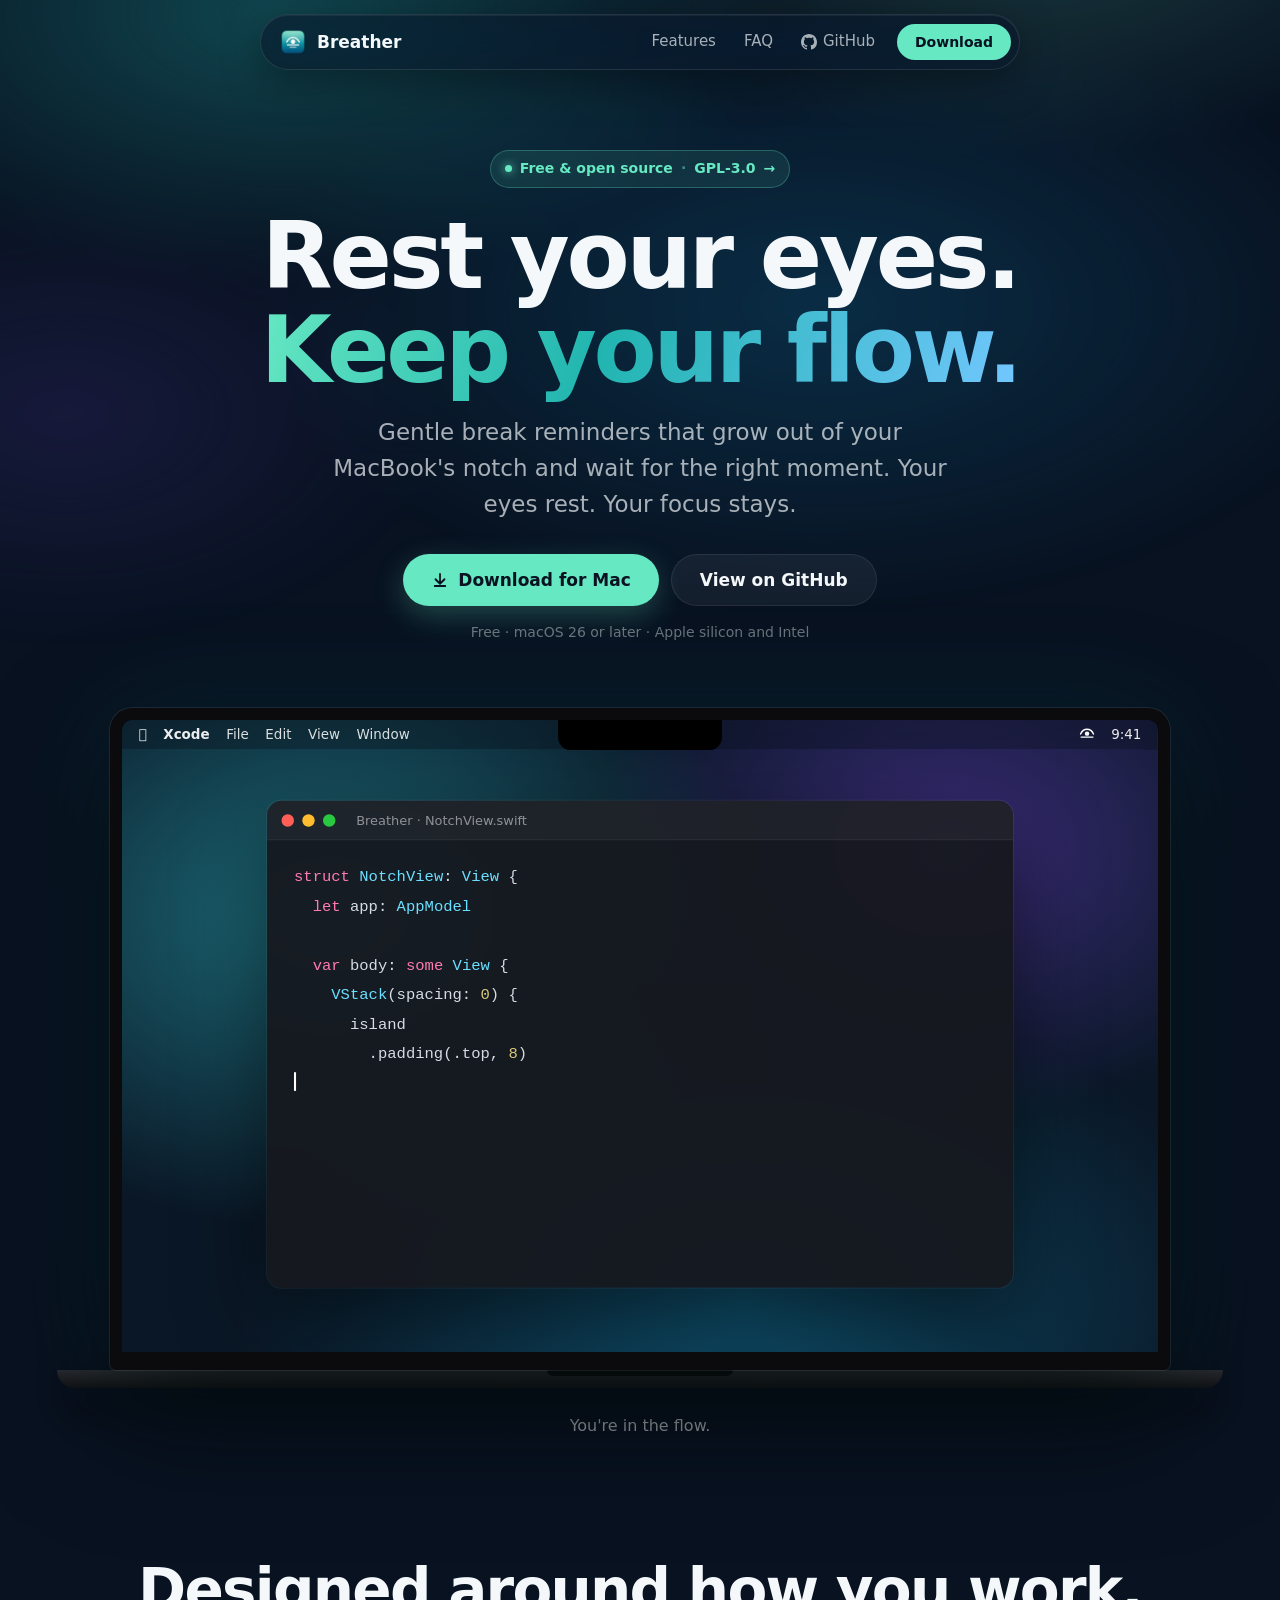
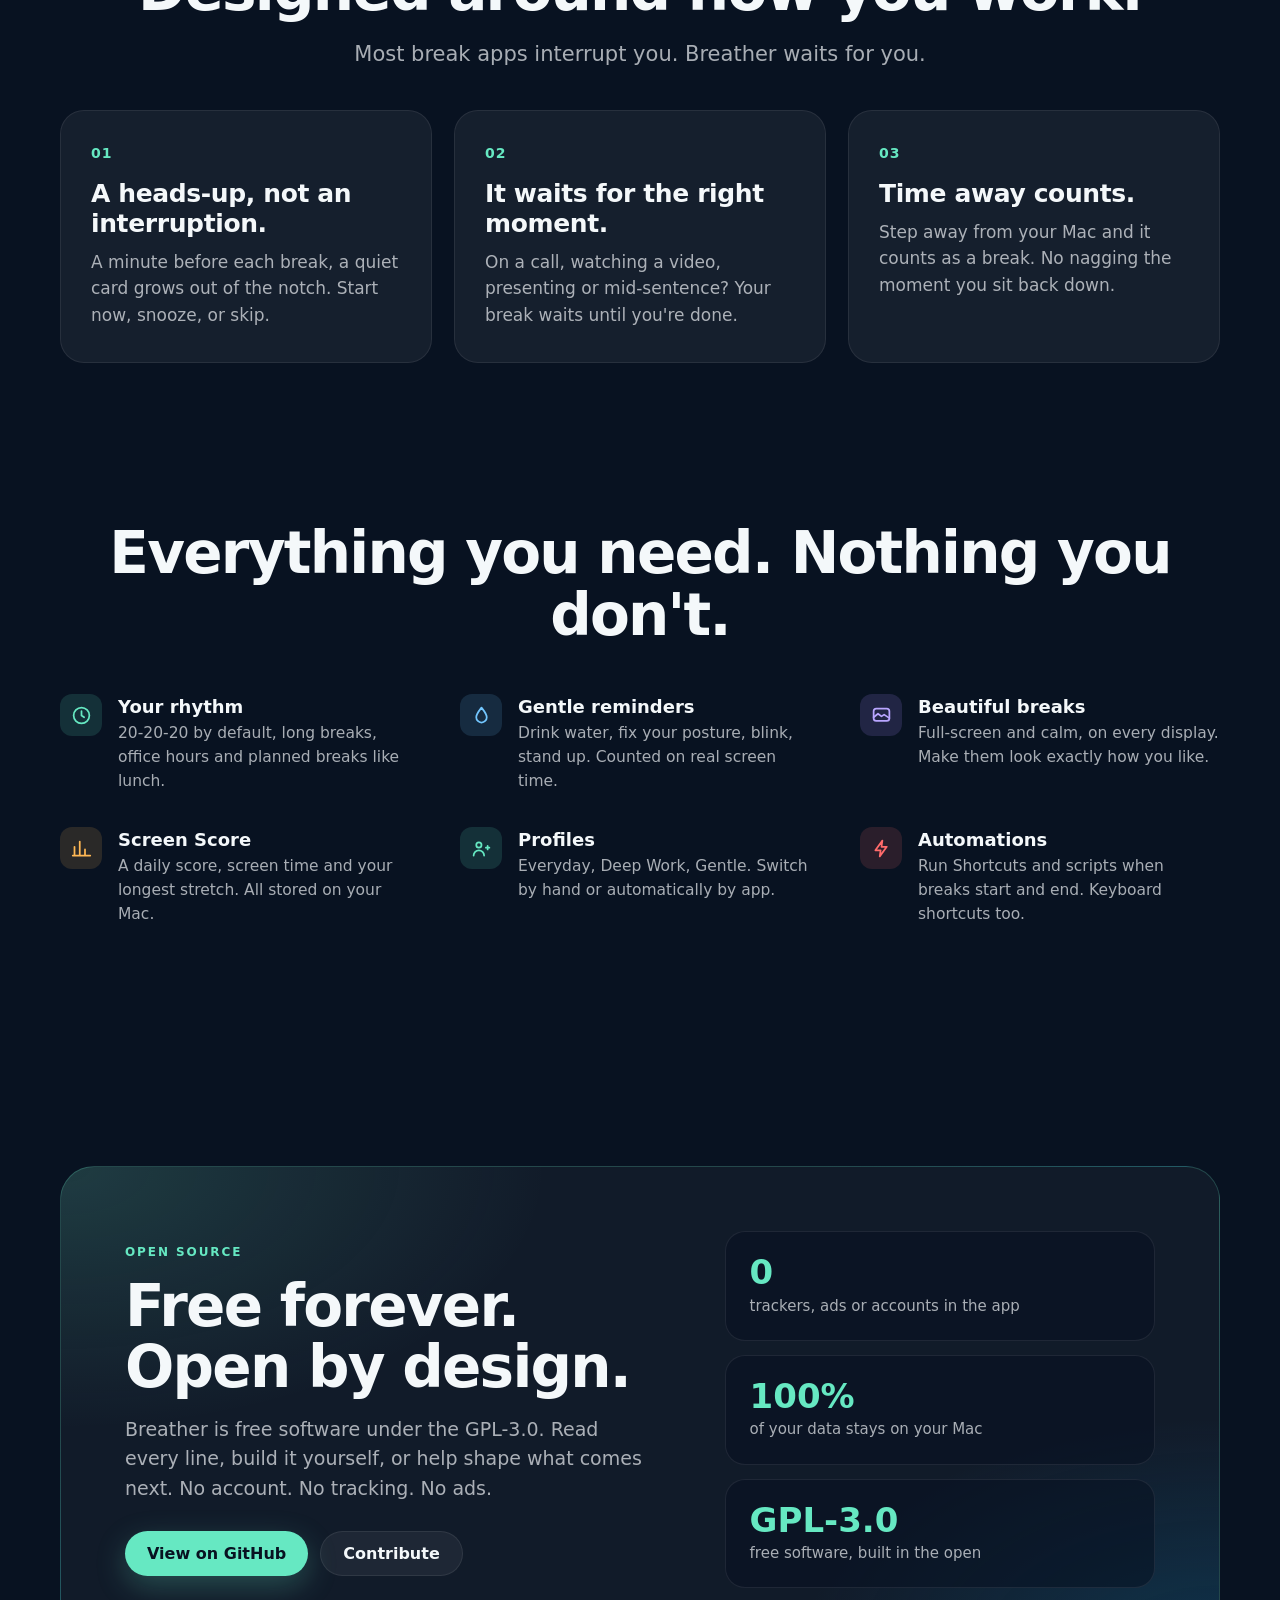
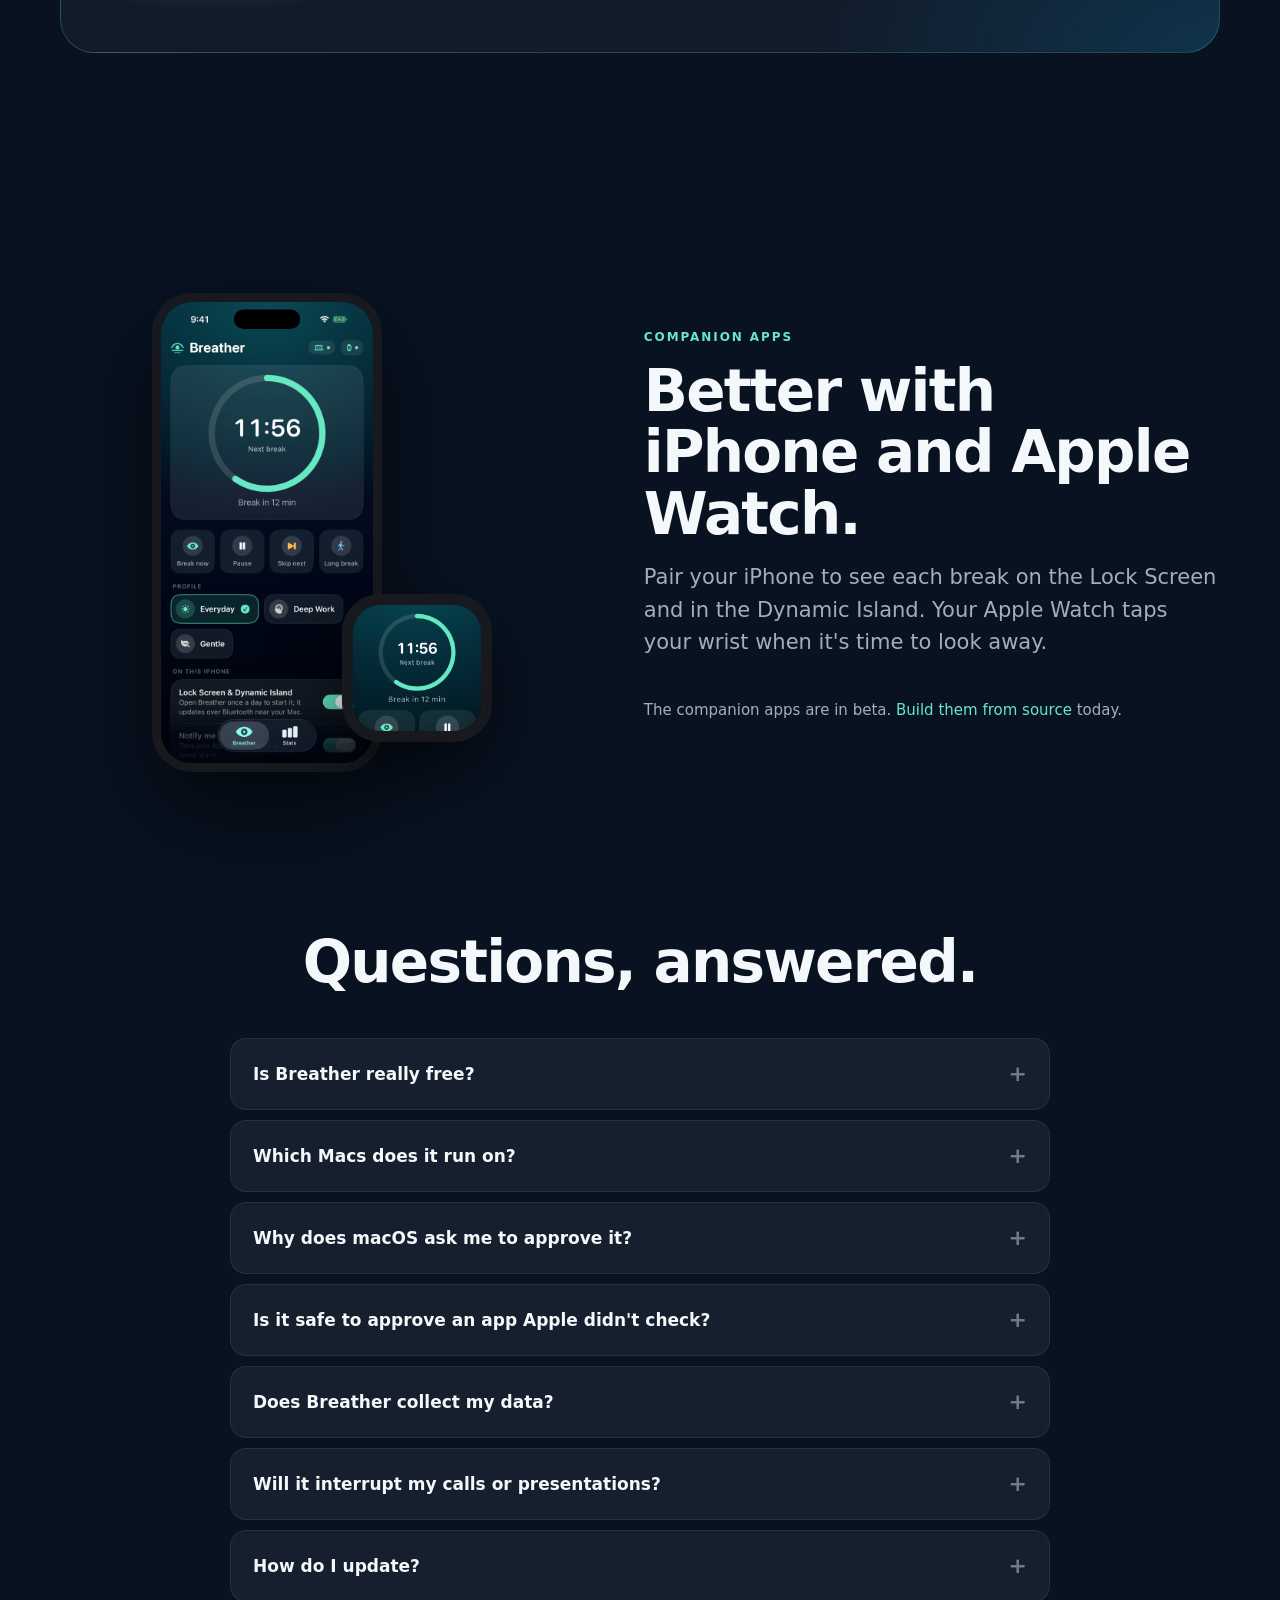
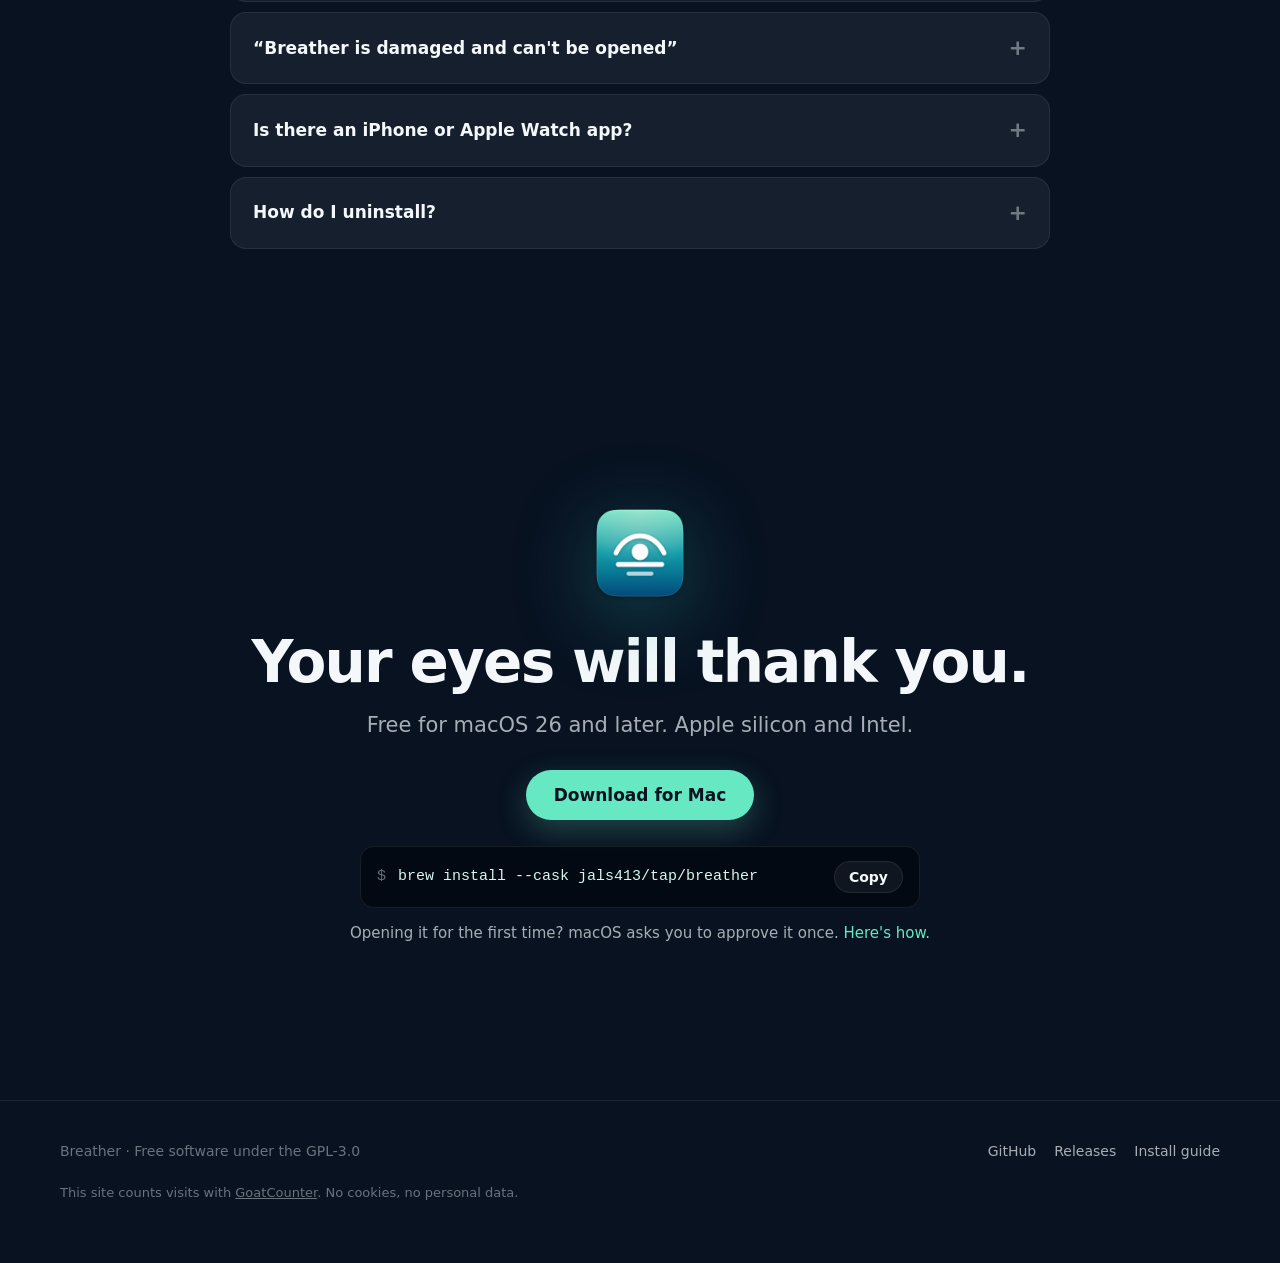
==== commit 296a3a54: "Guided welcome setup, redesigned social card, website polish - Welcome is now a five-step setup (rhy" ====
--- a/website/index.html
+++ b/website/index.html
@@ -18,8 +18,8 @@
   <meta property="og:description" content="Breather is a free, open-source Mac app that reminds you to rest your eyes. Heads-ups grow out of the notch, breaks wait while you're in a call or mid-sentence, and nothing leaves your Mac.">
   <meta property="og:url" content="https://jals413.github.io/breather/">
   <meta property="og:image" content="https://jals413.github.io/breather/assets/img/social.png">
-  <meta property="og:image:width" content="1200">
-  <meta property="og:image:height" content="630">
+  <meta property="og:image:width" content="2400">
+  <meta property="og:image:height" content="1260">
   <meta property="og:image:alt" content="Breather: break reminders that grow out of your MacBook's notch. Free and open source.">
   <meta property="og:locale" content="en_US">
 
@@ -53,19 +53,111 @@
     "codeRepository": "https://github.com/jals413/breather"
   }
   </script>
+  <script type="application/ld+json">
+{
+  "@context": "https://schema.org",
+  "@type": "FAQPage",
+  "mainEntity": [
+    {
+      "@type": "Question",
+      "name": "Is Breather really free?",
+      "acceptedAnswer": {
+        "@type": "Answer",
+        "text": "Yes. It's free and open source under the GNU GPL v3.0. No trials, no subscriptions, no accounts."
+      }
+    },
+    {
+      "@type": "Question",
+      "name": "Which Macs does it run on?",
+      "acceptedAnswer": {
+        "@type": "Answer",
+        "text": "Any Mac on macOS 26 Tahoe or later, including macOS 27, with Apple silicon or Intel. On Macs without a notch, alerts appear as a floating pill under the menu bar."
+      }
+    },
+    {
+      "@type": "Question",
+      "name": "Why does macOS ask me to approve it?",
+      "acceptedAnswer": {
+        "@type": "Answer",
+        "text": "Breather isn't notarized by Apple yet, because that needs a paid developer account. Homebrew and the one-line installer handle it for you. With the DMG, approve it once in Privacy & Security. See the steps."
+      }
+    },
+    {
+      "@type": "Question",
+      "name": "Is it safe to approve an app Apple didn't check?",
+      "acceptedAnswer": {
+        "@type": "Answer",
+        "text": "Only approve apps you trust. Breather's full source is on GitHub, every release is built there by GitHub Actions from the tagged code, and each release lists SHA-256 checksums you can verify."
+      }
+    },
+    {
+      "@type": "Question",
+      "name": "Does Breather collect my data?",
+      "acceptedAnswer": {
+        "@type": "Answer",
+        "text": "No. The app has no accounts, no analytics and no ads. Your stats stay on your Mac. The only network request is an optional daily check for new versions on GitHub."
+      }
+    },
+    {
+      "@type": "Question",
+      "name": "Will it interrupt my calls or presentations?",
+      "acceptedAnswer": {
+        "@type": "Answer",
+        "text": "No. Breaks wait while your mic or camera is on, while a video plays, while you share your screen or present, and while you're typing. You choose which of these count."
+      }
+    },
+    {
+      "@type": "Question",
+      "name": "How do I update?",
+      "acceptedAnswer": {
+        "@type": "Answer",
+        "text": "Breather tells you in the notch when a new version is out. With Homebrew, run brew upgrade --cask breather. Otherwise run the one-line installer again or download the new DMG."
+      }
+    },
+    {
+      "@type": "Question",
+      "name": "“Breather is damaged and can't be opened”",
+      "acceptedAnswer": {
+        "@type": "Answer",
+        "text": "That's macOS's message for apps that aren't notarized, not real damage. Run xattr -dr com.apple.quarantine /Applications/Breather.app, or reinstall with Homebrew or the one-line installer."
+      }
+    },
+    {
+      "@type": "Question",
+      "name": "Is there an iPhone or Apple Watch app?",
+      "acceptedAnswer": {
+        "@type": "Answer",
+        "text": "Yes, in beta. Breaks show on your Lock Screen and in the Dynamic Island, and your Watch taps your wrist. Build them from source for now."
+      }
+    },
+    {
+      "@type": "Question",
+      "name": "How do I uninstall?",
+      "acceptedAnswer": {
+        "@type": "Answer",
+        "text": "Quit Breather from the menu bar and move it to the Bin. With Homebrew, run brew uninstall --zap --cask breather to remove its data too."
+      }
+    }
+  ]
+}
+  </script>
+  <!-- Visitor counts: GoatCounter (open source, no cookies, no personal data). -->
+  <script data-goatcounter="https://breather.goatcounter.com/count" async src="https://gc.zgo.at/count.js"></script>
 </head>
 <body class="home">
   <div class="aurora" aria-hidden="true"></div>
 
   <nav class="top">
-    <div class="wrap">
-      <a class="brand" href="#"><img src="assets/img/icon-256.png" alt="">Breather</a>
+    <div class="nav-pill">
+      <a class="brand" href="./"><img src="assets/img/icon-256.png" alt=""><span>Breather</span></a>
       <div class="links">
-        <a href="https://github.com/jals413/breather" class="gh">
+        <a href="./#features" class="nav-features">Features</a>
+        <a href="./#faq">FAQ</a>
+        <a href="https://github.com/jals413/breather" class="gh" data-goatcounter-click="nav-github">
           <svg viewBox="0 0 16 16" width="16" height="16" fill="currentColor" aria-hidden="true"><path d="M8 0C3.58 0 0 3.58 0 8c0 3.54 2.29 6.53 5.47 7.59.4.07.55-.17.55-.38 0-.19-.01-.82-.01-1.49-2.01.37-2.53-.49-2.69-.94-.09-.23-.48-.94-.82-1.13-.28-.15-.68-.52-.01-.53.63-.01 1.08.58 1.23.82.72 1.21 1.87.87 2.33.66.07-.52.28-.87.51-1.07-1.78-.2-3.64-.89-3.64-3.95 0-.87.31-1.59.82-2.15-.08-.2-.36-1.02.08-2.12 0 0 .67-.21 2.2.82.64-.18 1.32-.27 2-.27.68 0 1.36.09 2 .27 1.53-1.04 2.2-.82 2.2-.82.44 1.1.16 1.92.08 2.12.51.56.82 1.27.82 2.15 0 3.07-1.87 3.75-3.65 3.95.29.25.54.73.54 1.48 0 1.07-.01 1.93-.01 2.2 0 .21.15.46.55.38A8.013 8.013 0 0016 8c0-4.42-3.58-8-8-8z"/></svg>
-          GitHub
+          <span>GitHub</span>
         </a>
-        <a class="btn btn-primary btn-small" href="#get">Download</a>
+        <a class="btn btn-primary btn-small" href="./#get" data-goatcounter-click="nav-download">Download</a>
       </div>
     </div>
   </nav>
@@ -73,17 +165,17 @@
   <!-- Hero -->
   <header class="hero">
     <div class="wrap">
-      <a class="oss-pill reveal" href="https://github.com/jals413/breather">
+      <a class="oss-pill reveal" href="https://github.com/jals413/breather" data-goatcounter-click="github-pill">
         <span class="dot"></span> Free &amp; open source <span class="sep">·</span> GPL-3.0 <span class="arrow">→</span>
       </a>
       <h1 class="reveal">Rest your eyes.<br><span>Keep your flow.</span></h1>
       <p class="lead reveal">Gentle break reminders that grow out of your MacBook's notch and wait for the right moment. Your eyes rest. Your focus stays.</p>
       <div class="actions reveal">
-        <a class="btn btn-primary btn-large" href="https://github.com/jals413/breather/releases/latest/download/Breather.dmg">
+        <a class="btn btn-primary btn-large" href="https://github.com/jals413/breather/releases/latest/download/Breather.dmg" data-goatcounter-click="download-dmg-hero">
           <svg width="18" height="18" viewBox="0 0 24 24" fill="none" stroke="currentColor" stroke-width="2.4" stroke-linecap="round" stroke-linejoin="round" aria-hidden="true"><path d="M12 4v12M6 11l6 6 6-6M5 20h14"/></svg>
           Download for Mac
         </a>
-        <a class="btn btn-glass btn-large" href="https://github.com/jals413/breather">View on GitHub</a>
+        <a class="btn btn-glass btn-large" href="https://github.com/jals413/breather" data-goatcounter-click="github-hero">View on GitHub</a>
       </div>
       <p class="meta reveal">Free · macOS 26 or later · Apple silicon and Intel</p>
     </div>
@@ -137,18 +229,16 @@
               </div>
             </div>
 
-            <!-- The full-screen break -->
+            <!-- The full-screen break: Forest aurora, large rounded digits -->
             <div class="break" id="break">
               <div class="break-aurora"></div>
               <div class="break-content">
-                <div class="kind">SHORT BREAK</div>
-                <div class="ring-wrap">
-                  <div class="halo"></div>
-                  <svg viewBox="0 0 120 120" class="ring-svg"><circle cx="60" cy="60" r="52" class="track"/><circle cx="60" cy="60" r="52" class="prog" id="break-prog"/></svg>
-                  <div class="break-time" id="break-time">0:20</div>
-                </div>
+                <div class="b-clock" id="break-clock">9:41 AM</div>
+                <div class="kind"><svg viewBox="0 0 24 24" width="15" height="15" fill="none" stroke="currentColor" stroke-width="2.2" stroke-linecap="round"><path d="M2 12C6.5 2.4 17.5 2.4 22 12"/><circle cx="12" cy="11.5" r="3.4" fill="currentColor" stroke="none"/><path d="M2.9 16.8H21.1"/></svg>SHORT BREAK</div>
+                <div class="break-time" id="break-time">0:20</div>
                 <div class="breathe" id="breathe">Breathe in</div>
-                <div class="message">Look at something 20 feet away.</div>
+                <div class="message">Roll your shoulders and breathe out.</div>
+                <div class="b-controls"><span>+1 min</span><span>+5 min</span><span class="end" id="break-end">Skip</span><span class="lock"><svg viewBox="0 0 24 24" width="13" height="13" fill="currentColor"><path d="M7 10V7a5 5 0 0 1 10 0v3h1a2 2 0 0 1 2 2v8a2 2 0 0 1-2 2H6a2 2 0 0 1-2-2v-8a2 2 0 0 1 2-2zm2 0h6V7a3 3 0 0 0-6 0z"/></svg></span></div>
               </div>
             </div>
           </div>
@@ -157,11 +247,15 @@
         <div class="base"></div>
       </div>
       <p class="demo-caption" id="caption">You're in the flow.</p>
+      <div class="demo-progress" id="demo-progress" hidden>
+        <div class="bar"><i id="demo-bar"></i></div>
+        <button class="skip-demo" id="skip-demo" type="button">Skip demo</button>
+      </div>
     </div>
   </header>
 
   <!-- How it works -->
-  <section class="how">
+  <section class="how" id="features">
     <div class="wrap">
       <div class="center"><h2 class="reveal">Designed around how you work.</h2><p class="section-lead reveal">Most break apps interrupt you. Breather waits for you.</p></div>
       <div class="how-grid">
@@ -208,12 +302,12 @@
           <h2>Free forever.<br>Open by design.</h2>
           <p>Breather is free software under the GPL-3.0. Read every line, build it yourself, or help shape what comes next. No account. No tracking. No ads.</p>
           <div class="actions-left">
-            <a class="btn btn-primary" href="https://github.com/jals413/breather">View on GitHub</a>
-            <a class="btn btn-glass" href="https://github.com/jals413/breather/blob/main/CONTRIBUTING.md">Contribute</a>
+            <a class="btn btn-primary" href="https://github.com/jals413/breather" data-goatcounter-click="github-oss">View on GitHub</a>
+            <a class="btn btn-glass" href="https://github.com/jals413/breather/blob/main/CONTRIBUTING.md" data-goatcounter-click="contribute">Contribute</a>
           </div>
         </div>
         <ul class="oss-facts">
-          <li><b>0</b><span>trackers, ads or accounts</span></li>
+          <li><b>0</b><span>trackers, ads or accounts in the app</span></li>
           <li><b>100%</b><span>of your data stays on your Mac</span></li>
           <li><b>GPL-3.0</b><span>free software, built in the open</span></li>
         </ul>
@@ -233,6 +327,25 @@
         <h2>Better with iPhone and Apple Watch.</h2>
         <p class="section-lead">Pair your iPhone to see each break on the Lock Screen and in the Dynamic Island. Your Apple Watch taps your wrist when it's time to look away.</p>
         <p class="note">The companion apps are in beta. <a href="https://github.com/jals413/breather#iphone--apple-watch">Build them from source</a> today.</p>
+      </div>
+    </div>
+  </section>
+
+  <!-- Questions -->
+  <section class="faq" id="faq">
+    <div class="wrap faq-wrap">
+      <div class="center"><h2 class="reveal">Questions, answered.</h2></div>
+      <div class="faq-list reveal">
+        <details><summary>Is Breather really free?</summary><p>Yes. It's free and open source under the GNU GPL v3.0. No trials, no subscriptions, no accounts.</p></details>
+        <details><summary>Which Macs does it run on?</summary><p>Any Mac on macOS 26 Tahoe or later, including macOS 27, with Apple silicon or Intel. On Macs without a notch, alerts appear as a floating pill under the menu bar.</p></details>
+        <details><summary>Why does macOS ask me to approve it?</summary><p>Breather isn't notarized by Apple yet, because that needs a paid developer account. Homebrew and the one-line installer handle it for you. With the DMG, approve it once in Privacy &amp; Security. <a href="install.html">See the steps.</a></p></details>
+        <details><summary>Is it safe to approve an app Apple didn't check?</summary><p>Only approve apps you trust. Breather's full source is on <a href="https://github.com/jals413/breather">GitHub</a>, every release is built there by GitHub Actions from the tagged code, and each release lists SHA-256 checksums you can verify.</p></details>
+        <details><summary>Does Breather collect my data?</summary><p>No. The app has no accounts, no analytics and no ads. Your stats stay on your Mac. The only network request is an optional daily check for new versions on GitHub.</p></details>
+        <details><summary>Will it interrupt my calls or presentations?</summary><p>No. Breaks wait while your mic or camera is on, while a video plays, while you share your screen or present, and while you're typing. You choose which of these count.</p></details>
+        <details><summary>How do I update?</summary><p>Breather tells you in the notch when a new version is out. With Homebrew, run <kbd>brew upgrade --cask breather</kbd>. Otherwise run the one-line installer again or download the new DMG.</p></details>
+        <details><summary>“Breather is damaged and can't be opened”</summary><p>That's macOS's message for apps that aren't notarized, not real damage. Run <kbd>xattr -dr com.apple.quarantine /Applications/Breather.app</kbd>, or reinstall with Homebrew or the one-line installer.</p></details>
+        <details><summary>Is there an iPhone or Apple Watch app?</summary><p>Yes, in beta. Breaks show on your Lock Screen and in the Dynamic Island, and your Watch taps your wrist. <a href="https://github.com/jals413/breather#iphone--apple-watch">Build them from source</a> for now.</p></details>
+        <details><summary>How do I uninstall?</summary><p>Quit Breather from the menu bar and move it to the Bin. With Homebrew, run <kbd>brew uninstall --zap --cask breather</kbd> to remove its data too.</p></details>
       </div>
     </div>
   </section>
@@ -244,9 +357,9 @@
       <h2 class="reveal">Your eyes will thank you.</h2>
       <p class="section-lead reveal">Free for macOS 26 and later. Apple silicon and Intel.</p>
       <div class="actions reveal">
-        <a class="btn btn-primary btn-large" href="https://github.com/jals413/breather/releases/latest/download/Breather.dmg">Download for Mac</a>
-      </div>
-      <div class="code get-code reveal"><span class="prompt">$</span><code>brew install --cask jals413/tap/breather</code><button class="btn btn-glass btn-small copy">Copy</button></div>
+        <a class="btn btn-primary btn-large" href="https://github.com/jals413/breather/releases/latest/download/Breather.dmg" data-goatcounter-click="download-dmg-get">Download for Mac</a>
+      </div>
+      <div class="code get-code reveal"><span class="prompt">$</span><code>brew install --cask jals413/tap/breather</code><button class="btn btn-glass btn-small copy" data-event="copy-brew">Copy</button></div>
       <p class="note reveal">Opening it for the first time? macOS asks you to approve it once. <a href="install.html">Here's how.</a></p>
     </div>
   </section>
@@ -259,6 +372,7 @@
         <a href="https://github.com/jals413/breather/releases">Releases</a>
         <a href="install.html">Install guide</a>
       </div>
+      <p class="privacy">This site counts visits with <a href="https://www.goatcounter.com">GoatCounter</a>. No cookies, no personal data.</p>
     </div>
   </footer>
 
--- a/website/assets/style.css
+++ b/website/assets/style.css
@@ -60,19 +60,29 @@
   .reveal { opacity: 1; transform: none; transition: none; }
 }
 
-/* Nav */
-nav.top {
-  position: sticky; top: 0; z-index: 20;
-  backdrop-filter: saturate(170%) blur(20px); -webkit-backdrop-filter: saturate(170%) blur(20px);
-  background: rgba(8, 18, 33, 0.55); border-bottom: 1px solid var(--stroke);
-}
-nav.top .wrap { display: flex; align-items: center; gap: 24px; height: 60px; }
-nav.top .brand { display: flex; align-items: center; gap: 10px; color: var(--text); font-weight: 650; font-size: 18px; }
+/* Nav: a floating glass pill */
+nav.top { position: fixed; top: 14px; left: 0; right: 0; z-index: 30; display: flex; justify-content: center; padding: 0 16px; pointer-events: none; }
+.nav-pill {
+  pointer-events: auto; width: min(760px, 100%); height: 56px; padding: 0 8px 0 18px;
+  display: flex; align-items: center; gap: 20px; border-radius: 999px;
+  background: rgba(14, 24, 40, 0.62); border: 1px solid rgba(255, 255, 255, 0.1);
+  backdrop-filter: saturate(180%) blur(22px); -webkit-backdrop-filter: saturate(180%) blur(22px);
+  box-shadow: 0 12px 40px rgba(0, 0, 0, 0.35), inset 0 1px 0 rgba(255, 255, 255, 0.06);
+  transition: background .3s ease, box-shadow .3s ease;
+}
+nav.top.scrolled .nav-pill { background: rgba(10, 18, 32, 0.82); box-shadow: 0 16px 50px rgba(0, 0, 0, 0.5), inset 0 1px 0 rgba(255, 255, 255, 0.06); }
+nav.top .brand { display: flex; align-items: center; gap: 10px; color: var(--text); font-weight: 650; font-size: 17px; }
 nav.top .brand:hover { text-decoration: none; }
 nav.top .brand img { width: 28px; height: 28px; border-radius: 7px; }
-nav.top .links { margin-left: auto; display: flex; gap: 18px; align-items: center; font-size: 15px; }
-nav.top .links a:not(.btn) { color: var(--text-2); display: inline-flex; align-items: center; gap: 6px; }
-nav.top .links a:not(.btn):hover { color: var(--text); text-decoration: none; }
+nav.top .links { margin-left: auto; display: flex; gap: 4px; align-items: center; font-size: 15px; }
+nav.top .links a:not(.btn) { color: var(--text-2); display: inline-flex; align-items: center; gap: 6px; padding: 8px 12px; border-radius: 999px; transition: color .2s ease, background .2s ease; }
+nav.top .links a:not(.btn):hover { color: var(--text); background: rgba(255, 255, 255, 0.07); text-decoration: none; }
+nav.top .links .btn { margin-left: 6px; padding: 10px 18px; }
+@media (max-width: 560px) {
+  .nav-pill { gap: 8px; padding-left: 14px; }
+  nav.top .links .gh span, nav.top .links a.nav-features:not(.btn) { display: none; }
+  nav.top .links a:not(.btn) { padding: 8px 9px; }
+}
 
 /* Buttons */
 .btn {
@@ -89,7 +99,8 @@
 .btn-large { padding: 15px 28px; font-size: 17px; }
 
 /* Hero */
-.hero { padding: 76px 0 30px; text-align: center; }
+.hero { padding: 150px 0 30px; text-align: center; }
+.page-top { padding-top: 140px; }
 .oss-pill {
   display: inline-flex; align-items: center; gap: 8px; padding: 7px 14px; border-radius: 999px;
   background: rgba(102, 232, 194, 0.1); border: 1px solid rgba(102, 232, 194, 0.28);
@@ -185,33 +196,41 @@
 .island[data-state="countdown"] { width: 340px; height: 88px; border-radius: 0 0 24px 24px; }
 .island[data-state="countdown"] .countdown { opacity: 1; transition-delay: .2s; }
 
-/* Full-screen break */
-.break { position: absolute; inset: 0; z-index: 4; opacity: 0; pointer-events: none; transition: opacity 1s ease; display: grid; place-items: center; }
+/* Full-screen break: the Forest look (aurora, large rounded digits, mint text). */
+.break { position: absolute; inset: 0; z-index: 4; opacity: 0; pointer-events: none; transition: opacity 1s ease; display: grid; place-items: center; overflow: hidden; --b-green: #8cf7a6; }
 .break.on { opacity: 1; }
 .break-aurora {
-  position: absolute; inset: 0;
+  /* Oversized so the slow drift never uncovers an edge. */
+  position: absolute; inset: -12%;
   background:
-    radial-gradient(55% 60% at 30% 30%, rgba(41, 110, 104, 0.95), transparent 70%),
-    radial-gradient(50% 55% at 75% 35%, rgba(70, 40, 120, 0.9), transparent 70%),
-    radial-gradient(60% 60% at 50% 85%, rgba(14, 60, 100, 0.95), transparent 70%),
-    #08111f;
-  animation: drift 14s ease-in-out infinite alternate;
-}
-.break-content { position: relative; text-align: center; transform: scale(.96); transition: transform 1.2s cubic-bezier(.2, .8, .2, 1); }
+    radial-gradient(42% 46% at 38% 46%, rgba(64, 122, 82, 0.95), transparent 72%),
+    radial-gradient(40% 40% at 58% 30%, rgba(22, 74, 50, 0.9), transparent 72%),
+    radial-gradient(36% 46% at 86% 52%, rgba(16, 56, 58, 0.85), transparent 72%),
+    radial-gradient(50% 40% at 50% 100%, rgba(6, 30, 22, 0.9), transparent 70%),
+    #041210;
+  animation: aurora-drift 16s ease-in-out infinite alternate;
+}
+@keyframes aurora-drift { from { transform: translate3d(-2%, -1%, 0) scale(1); } to { transform: translate3d(2%, 1.5%, 0) scale(1.05); } }
+.break-content { position: relative; text-align: center; color: var(--b-green); display: flex; flex-direction: column; align-items: center; transform: scale(.96); transition: transform 1.2s cubic-bezier(.2, .8, .2, 1); }
 .break.on .break-content { transform: none; }
-.break .kind { font-size: 12px; font-weight: 650; letter-spacing: .28em; color: rgba(255, 255, 255, 0.65); margin-bottom: 22px; }
-.ring-wrap { position: relative; width: 210px; height: 210px; margin: 0 auto; }
-.halo { position: absolute; inset: -50px; border-radius: 50%; background: radial-gradient(circle, rgba(255, 255, 255, 0.16), transparent 65%); animation: breathe 8s ease-in-out infinite; }
-@keyframes breathe { 0%, 100% { transform: scale(.82); } 50% { transform: scale(1.18); } }
-.ring-svg { position: absolute; inset: 0; transform: rotate(-90deg); }
-.ring-svg circle { fill: none; stroke-width: 4; }
-.ring-svg .track { stroke: rgba(255, 255, 255, 0.14); }
-.ring-svg .prog { stroke: #fff; stroke-linecap: round; stroke-dasharray: 326.7; stroke-dashoffset: 0; transition: stroke-dashoffset .3s linear; }
-.break-time { position: absolute; inset: 0; display: grid; place-items: center; font: 200 58px var(--font-round); font-variant-numeric: tabular-nums; }
-.breathe { margin-top: 26px; color: rgba(255, 255, 255, 0.7); font-size: 16px; font-weight: 500; transition: opacity .6s ease; }
-.message { margin-top: 10px; font: 650 28px var(--font-display); letter-spacing: -0.01em; }
+.b-clock { font: 600 12px var(--font-round); font-variant-numeric: tabular-nums; opacity: .7; margin-bottom: 20px; }
+.break .kind { display: flex; align-items: center; gap: 7px; font-size: 10px; font-weight: 700; letter-spacing: .3em; opacity: .75; }
+.break-time { font: 700 118px/1 var(--font-round); font-variant-numeric: tabular-nums; letter-spacing: -0.02em; margin: 26px 0 18px; text-shadow: 0 0 40px rgba(140, 247, 166, 0.18); }
+.breathe { font-size: 13px; font-weight: 600; opacity: .7; transition: opacity .6s ease; }
+.message { margin-top: 12px; font: 700 25px var(--font-round); letter-spacing: -0.005em; }
+.b-controls { display: flex; gap: 8px; margin-top: 26px; }
+.b-controls span { display: inline-flex; align-items: center; padding: 6px 12px; border-radius: 999px; font-size: 10.5px; font-weight: 600; background: rgba(0, 0, 0, 0.22); border: 1px solid rgba(140, 247, 166, 0.12); }
+.b-controls .end { transition: background .4s ease, color .4s ease; }
+.b-controls .end.ready { background: rgba(60, 190, 110, 0.55); color: #062012; }
+.b-controls .lock { padding: 6px 10px; }
 
 .demo-caption { text-align: center; color: var(--text-2); font-size: 16px; margin: 26px 0 0; min-height: 1.6em; transition: opacity .3s ease; }
+.demo-progress { display: flex; align-items: center; justify-content: center; gap: 14px; margin-top: 14px; }
+.demo-progress[hidden] { display: none; }
+.demo-progress .bar { width: 180px; height: 4px; border-radius: 4px; background: rgba(255, 255, 255, 0.1); overflow: hidden; }
+.demo-progress .bar i { display: block; height: 100%; width: 0; background: linear-gradient(90deg, var(--mint), var(--sky)); border-radius: 4px; }
+.skip-demo { font: 600 13px var(--font); color: var(--text-2); background: var(--card); border: 1px solid var(--stroke); border-radius: 999px; padding: 6px 12px; cursor: pointer; }
+.skip-demo:hover { color: var(--text); background: var(--card-hover); }
 
 /* Sections */
 section { padding: 120px 0; }
@@ -278,6 +297,12 @@
 .companion-devices { position: relative; display: flex; justify-content: center; align-items: flex-end; gap: 0; min-height: 420px; }
 .phone { width: 230px; border-radius: 40px; border: 9px solid #17191f; box-shadow: 0 40px 90px rgba(0, 0, 0, 0.55); background: #000; }
 .watch { width: 150px; margin-left: -40px; margin-bottom: 30px; border-radius: 38px; border: 11px solid #17191f; box-shadow: 0 30px 70px rgba(0, 0, 0, 0.55); }
+
+/* FAQ */
+.faq { padding-top: 40px; scroll-margin-top: 60px; }
+.faq-wrap { max-width: 820px; }
+.faq-list { margin-top: 44px; }
+section[id] { scroll-margin-top: 70px; }
 
 /* Get it */
 .get { padding-bottom: 140px; }
@@ -341,3 +366,5 @@
 footer .wrap { display: flex; gap: 20px; flex-wrap: wrap; align-items: center; }
 footer .links { margin-left: auto; display: flex; gap: 18px; }
 footer a { color: var(--text-2); }
+footer .privacy { flex-basis: 100%; margin: 0; font-size: 13px; color: var(--text-3); }
+footer .privacy a { color: var(--text-3); text-decoration: underline; }
